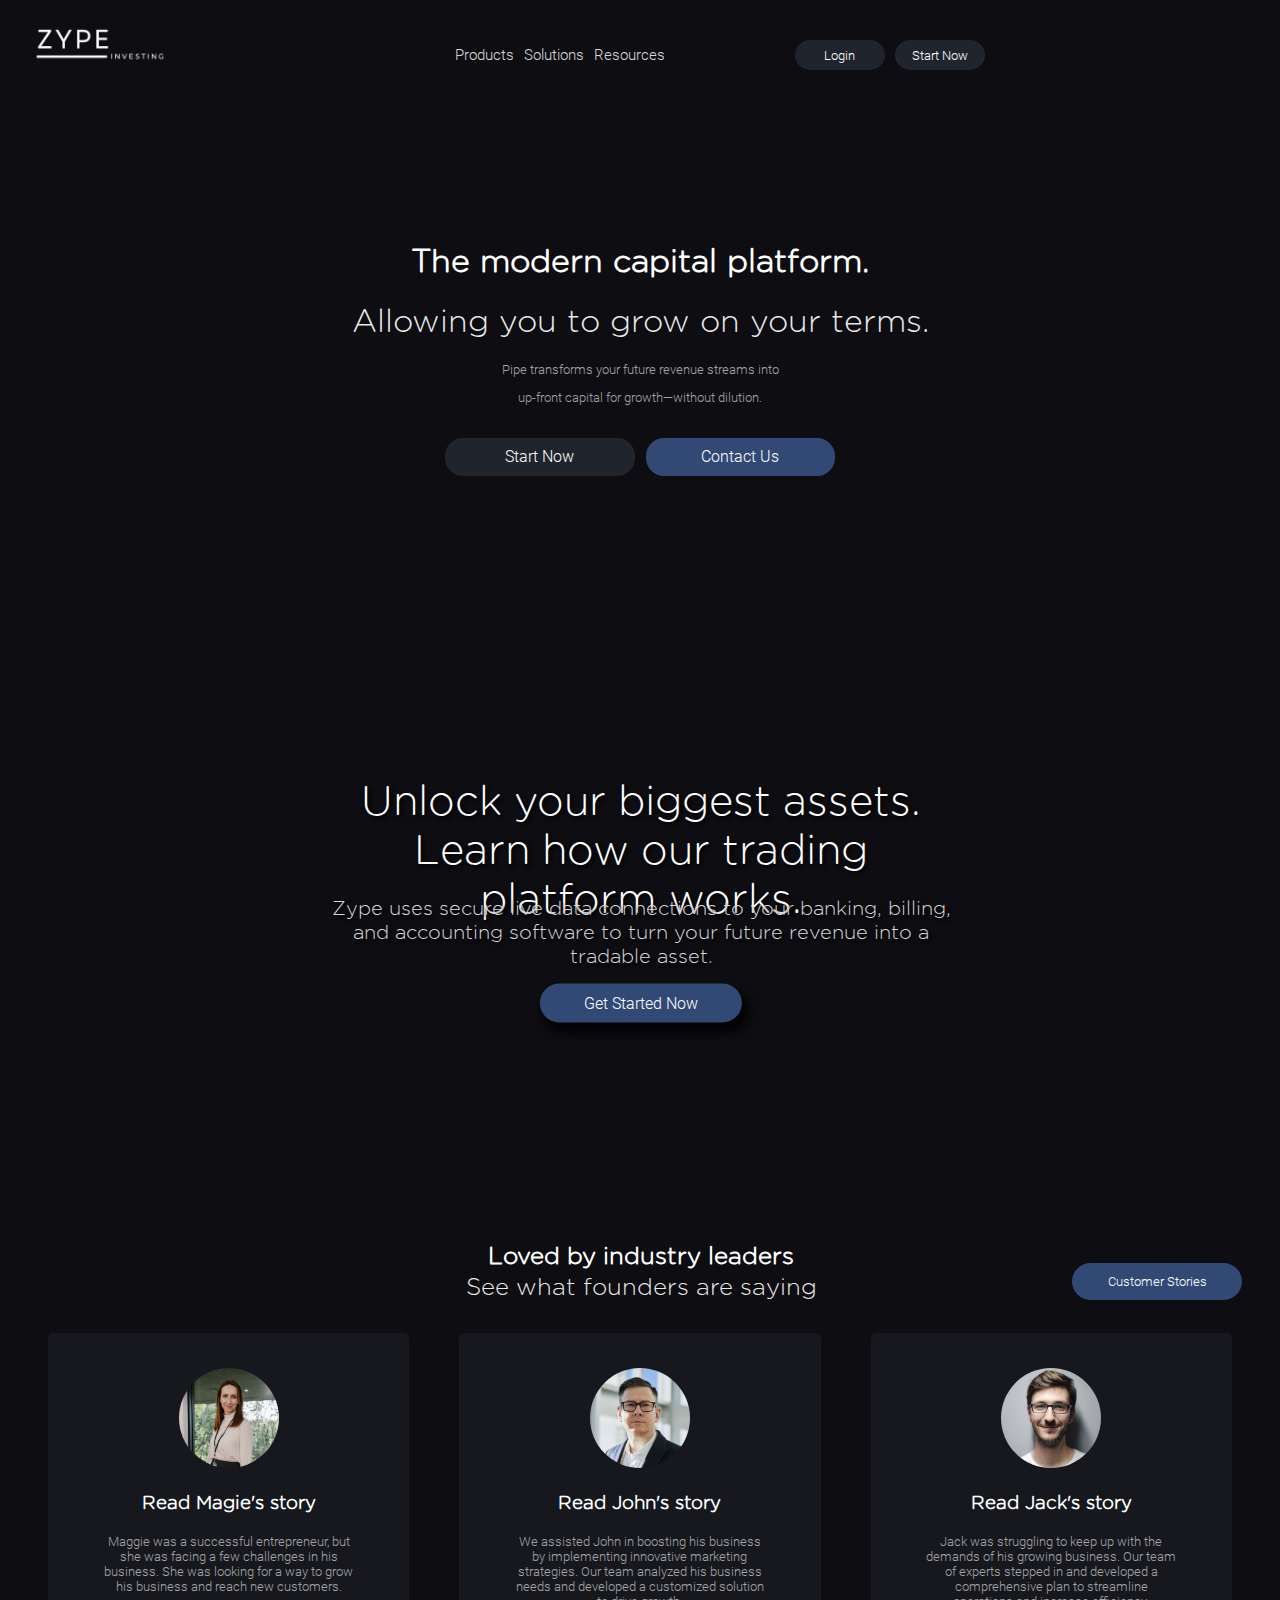
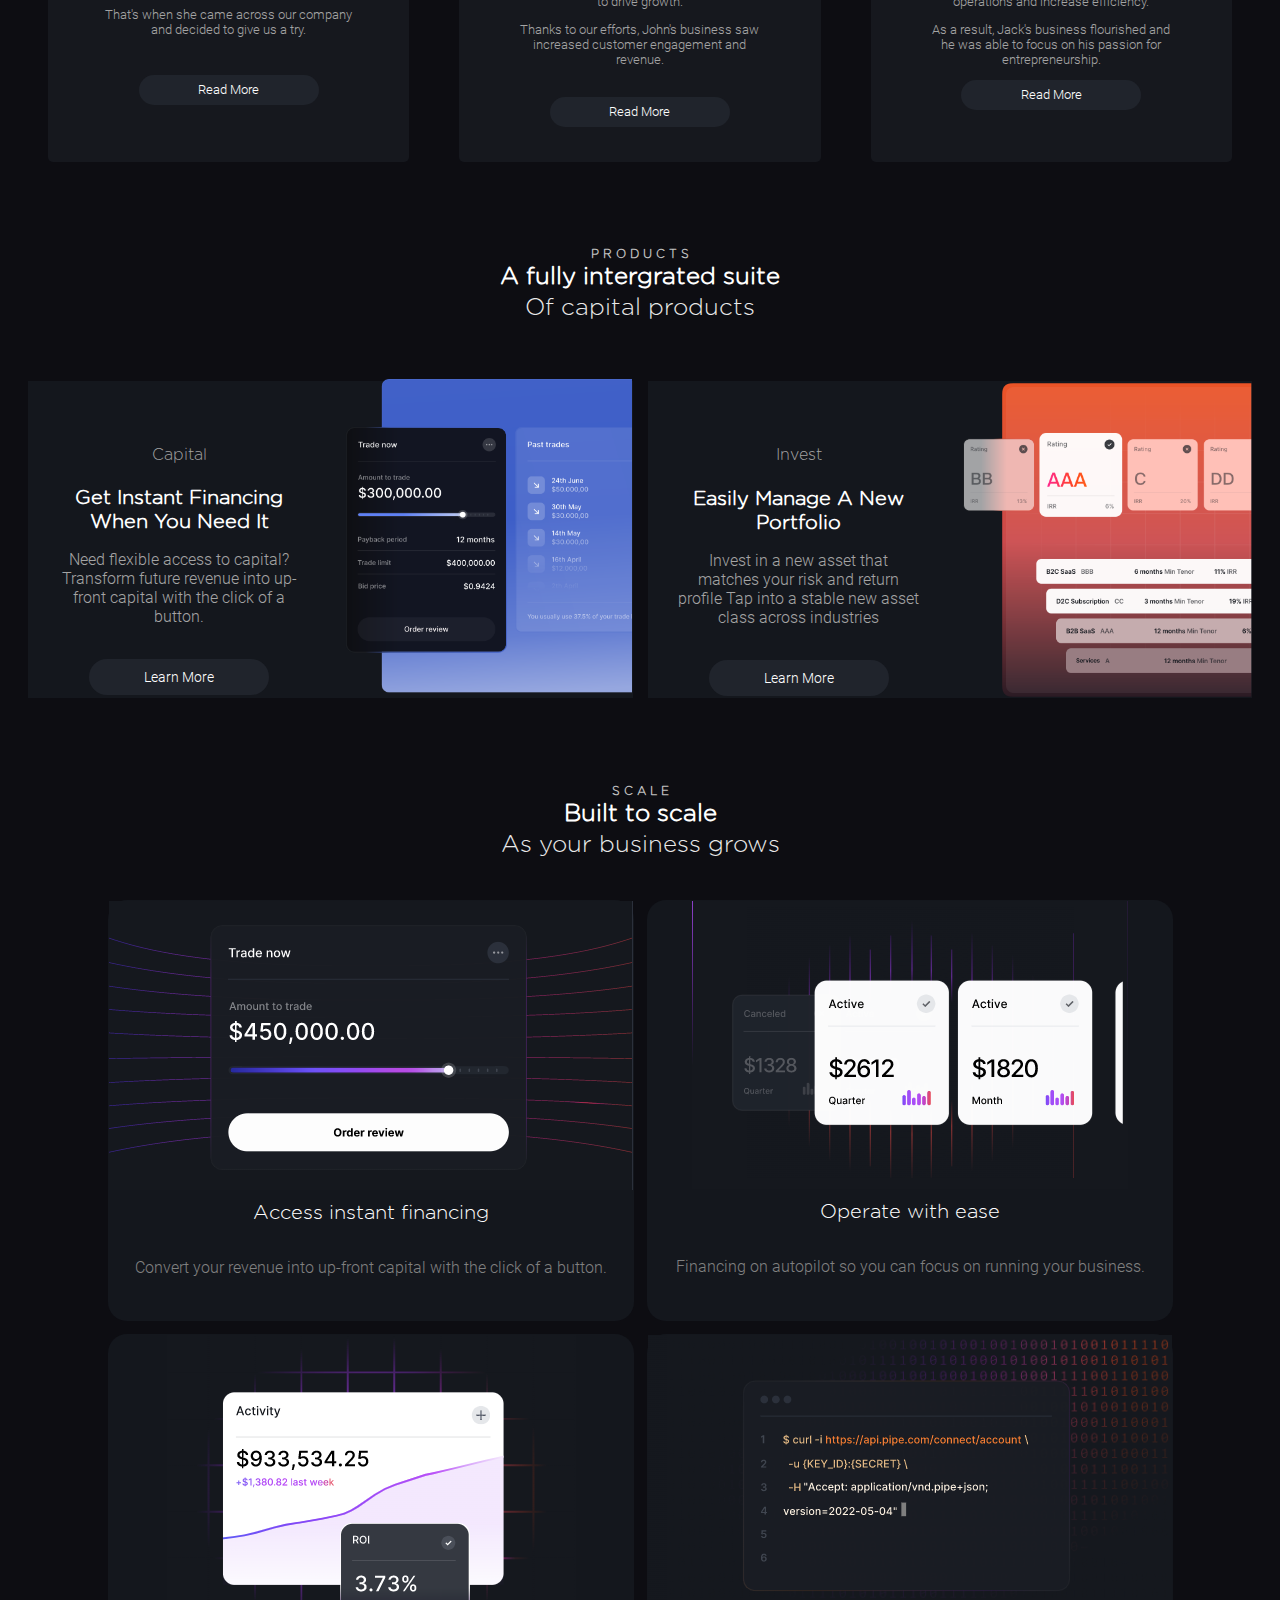
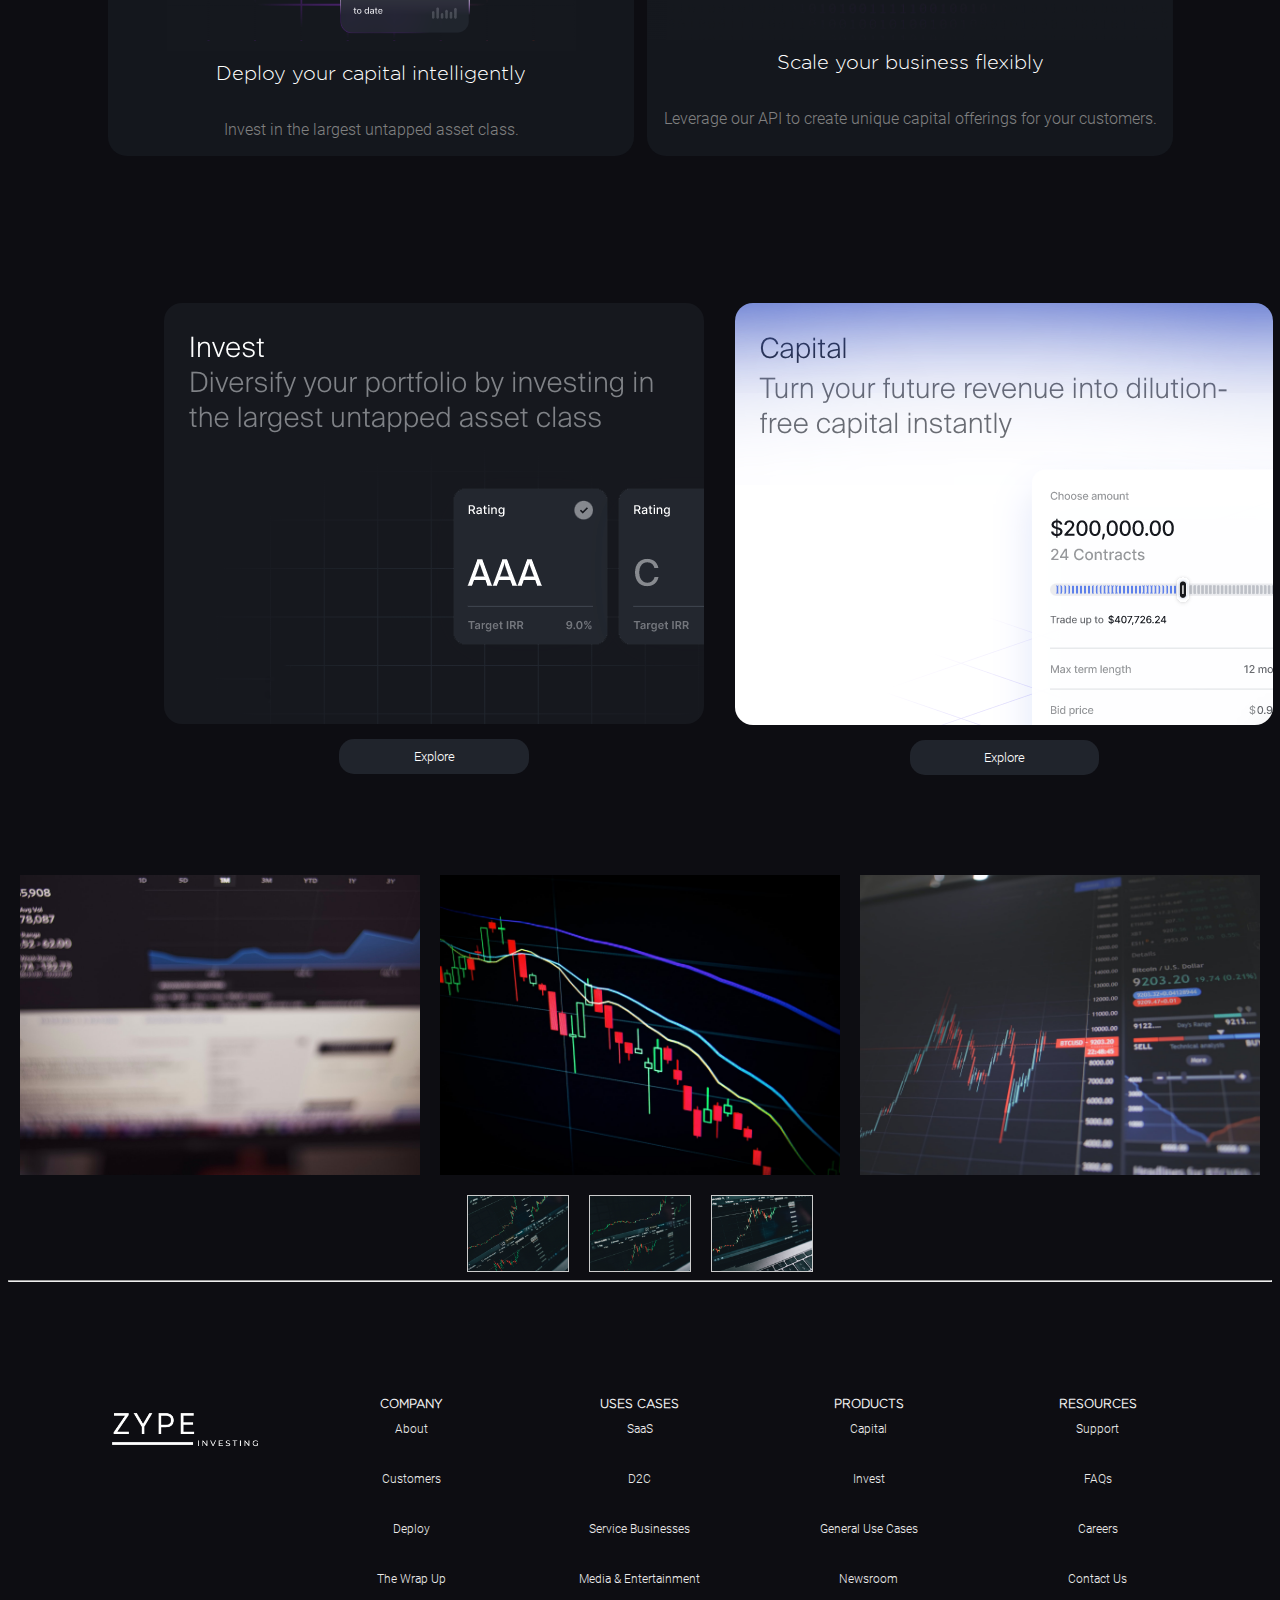
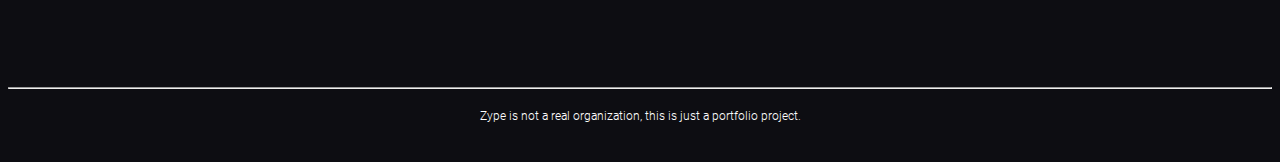
==== index.html @ 3d8fb245 "new changes" ====
<!DOCTYPE html>
<html lang="en">
    <head>
    <link rel="stylesheet" href="styles.css">
    <link rel="icon" type="image/x-icon" href="assets/Favicon-new.ico">
    <meta name="viewport" content="width=device-width, initial-scale=1.0">
    <meta charset="UTF-8">
    <title>Zype: The Modern Capital Platform </title>
    <div class ="header">
    <img id="logo" src="assets/smaller.png" alt="zipe logo">
      <div class="menu">
        <a style="text-decoration:none"  href="#products">Products</a>
        <a style="text-decoration:none"  href="#solutions">Solutions</a>
        <a style="text-decoration:none"  href="#resources">Resources</a>
        <!-- The two buttons below link to the other pages we have created which are the stat now & the login page -->
       <a href="internalpages/login/login.html" > <button class="header-button" type ="button">Login</button></a>
        <a href="internalpages/start-now/start-now.html" ><button class="header-button2" type="button">Start Now</button></a>
      </div>
    </div>
    <script src="main.js">
      </script>
      <script language="javascript" type="text/javascript"> 
        <!-- 
           window.status = "Thanks for checking out my portfolio. :)"; 
        // --> 
        </script>
        <!-- These are the only fonts we're going to be using in the website, to keep it looking clean. -->

      <style>
        @font-face {
          font-family: 'F1';
          src: url('Fonts/gotham-rounded/GothamRounded-Light.otf') format('opentype'),
               url('Fonts/gotham-rounded/GothamRoundedLight_21020.ttf') format('truetype');
        } 
        @font-face {
          font-family: 'F2';
          src: url('/Fonts/Roboto/Roboto-Light.ttf') format('opentype'),
               url('/Fonts/Roboto/Roboto-Thin.ttf') format('truetype');
        } 
      
      </style>
  </head>
  <body>
    <br>
    <br>
    <br>
    <br>

    <!--First section, banner-styled-->
    <div class="big-banner">
      <h1 id="header" style="padding-top: 80px; margin-bottom: 0px;">The modern capital platform.
      </h1>
      <h1 id="subheader" style="font-weight: lighter; padding-top: 0px;">Allowing you to grow on your terms.
      </h1>
      <div class="short-description">
      <p>
        Pipe transforms your future revenue streams into
      </p>
      <p>
        up-front capital for growth—without dilution.
      </p>
      </div>
      <div class="two-buttons">
      <div style="padding-top: 20px;">
        <a href="internalpages/start-now/start-now.html"><button class="start-button">Start Now</button></a>
       <a href="/internalpages/contact/index.html"> <button  class="contact-button">Contact Us</button></a> 
    </div>
  </div>
      <br>
      <br>
      <br>
      <br>

      <!--Scroll up button-->

      <button onclick="topFunction()" id="scrollBtn" title="Go to top">Scroll Up</button>


      <!---Video section-->

      <div class="second-section">
        <div class="video-wrapper">
          <video src="assets/videoparticles.mp4" loop autoplay></video>
          <h1 class="video-headline">Unlock your biggest assets. Learn how our trading platform works.</h1>
          <h3 class="video-subheadline">Zype uses secure live data connections to your banking, billing, and accounting software to turn your future revenue into a tradable asset.</h3>
          <a href="internalpages/start-now/start-now.html"><button class="video-button" >Get Started Now</button></a>
        </div>
   <br>
   <br>
   <br>


   <!--- Customer Testimonials section-->


        <div class="third-section">
           <button id="customer-stories" href="#customer-stories">Customer Stories</button>
           <div class="product-headers">
          <h2 id="header"> Loved by industry leaders </h2>
          <h2 id="subheader" style="font-weight: lighter">See what founders are saying</h2>
        </div>
        </div> 
  <div class="grid-container">
  <div href= "#." class="grid-item">
    <img id="client-photo" src="assets/Maggie.png">
    <h3 id="client-names">
   Read Magie's story
  </h3>
  <div id="client-description">
  <p>Maggie was a successful entrepreneur, but she was facing a few challenges in his business. She was looking for a way to grow his business and reach new customers. </p>
      <p>That's when she came across our company and decided to give us a try.</p>
    </div>
  <button style="margin-top: 25px;" href="#" class="btn-client-info">Read More</button>
</div>
  <div href= "#." class="grid-item">
    <img id="client-photo" src="assets/John.png">
    <h3 id="client-names">
      Read John's story
    </h3>
    <div id="client-description">
    <p>We assisted John in boosting his business by implementing innovative marketing strategies. Our team analyzed his business needs and developed a customized solution to drive growth.</p>
    <p>Thanks to our efforts, John's business saw increased customer engagement and revenue.</p>
  </div>
    <button style ="margin-top: 17px" href="#" class="btn-client-info">Read More</button>
  </div>
  <div href= "#." class="grid-item">
    <img id="client-photo" src="assets/Jack.png">
    <h3 id="client-names">
    Read Jack's story
  </h3>
  <div id="client-description">
  <p>Jack was struggling to keep up with the demands of his growing business. Our team of experts stepped in and developed a comprehensive plan to streamline operations and increase efficiency.
  </p>
  <p>
    As a result, Jack's business flourished and he was able to focus on his passion for entrepreneurship.
  </p>
  </div>
  <button href="#" class="btn-client-info">Read More</button>
  </div>
</div>
<br>
<br>
<br>

<!--- Products section-->

<div class="products">
   <h6 id="product-head">
    <span class="letter-1">P</span>
    <span class="letter-2">R</span>
    <span class="letter-3">O</span>
    <span class="letter-4">D</span>
    <span class="letter-5">U</span>
    <span class="letter-5">C</span>
    <span class="letter-5">T</span>
    <span class="letter-5">S</span>

  </h6>
  </h6>
  <div class="product-headers2">
  <h2  id="header">A fully intergrated suite</h2>
  <h2 id="subheader" style="font-weight: lighter; margin-bottom: 0px;">Of capital products</h2>
  </div>
  <br>
  <br>

  <div class="outer-grid" style="margin-top: 0px;">
    <div class="block">
      <div class="inner-grid">
        <div class="inner-block1">
          <h4 id="block-header">Capital</h4>
          <h1 id="block-title">Get Instant Financing When You Need It</h1>
          <p>Need flexible access to capital?
            Transform future revenue into up-front capital with the click of a button.</p>
            <button href="#" class="block-button">Learn More</button>
        </div>
        <div class="inner-block">
          <img src="assets/slide1.png" id="block-image" alt="Capital">
        </div>
      </div>
    </div>
    <div class="block">
      <div class="inner-grid">
        <div class="inner-block1">
          <h4 id="block-header">Invest</h4>
          <h1 id="block-title">Easily Manage A New Portfolio</h1>
          <p>Invest in a new asset that matches your risk and return profile
Tap into  a stable new asset class across industries</p>
<button href="#" class="block-button">Learn More</button>
        </div>
        <div class="inner-block">
          <img src="assets/slide2.png" alt="Invest" id="block-image">
        </div>
      </div>
    </div>
  </div>
  <br>
<br>

<!---Promotion sections-->

<div class="diff-backsection">
<div class="scale">
  <h6 id="product-head">
    <span class="letter-1">S</span>
    <span class="letter-2">C</span>
    <span class="letter-3">A</span>
    <span class="letter-4">L</span>
    <span class="letter-5">E</span>
  </h6>
  <h2  id="header" >
    Built to scale
  </h2>
  <h2 id="subheader">
    As your business grows
  </h2>
</div>
<br>
<br>
<div class="grid-container2">
  <div class="grid-item2">
    <img src="assets/grid1.png" alt="grid-img">
    <h5 id="grid2-header">Access instant financing</h5>
    <p id="grid-p">Convert your revenue into up-front capital with the click of a button.</p>
  </div>
  <div class="grid-item2">
    <img src="assets/grid2.png" alt="grid-img">
    <h5 id="grid2-header">Operate with ease</h5>
    <p id="grid-p">Financing on autopilot so you can focus on running your business.</p>
  </div>
  <div class="grid-item2">
    <img src="assets/grid3.png" alt="grid-img">
    <h5 id="grid2-header">Deploy your capital intelligently</h5>
    <p id="grid-p">Invest in the largest untapped asset class.</p>
  </div>
  <div class="grid-item2">
    <img src="assets/grid4.png" alt="grid-img">
    <h5 id="grid2-header">Scale your business flexibly</h5>
    <p id="grid-p">Leverage our API to create unique capital offerings for your customers.</p>
  </div>
</div>
</div>
<br>
<br>
<br>
<br>

<!---Last section before the footer-->

<div class="grid-container3">
  <div class="grid-item3">
    <img id ="imgrep" src="assets/invest2.png" alt="invest">
    <button type="button" id="explore-button" href="#">Explore</button>
  </div>
  <div class="grid-item4"> 
    <img id="imgrep" src="assets/capital2.png" alt="Capital">
    <button type="button" id="explore-button" href="#">Explore</button>
  </div>
</div>

<!-- Here we will be adding our interractive gallery -->

<!-- TO-DO: fix the issue with the thumbnails and also make better images. -->
<div class="gallery-container">
  <img src="/assets/igallery1.jpg" alt="Image 1">
  <img src="/assets/igallery2.jpg" alt="Image 2">
  <img src="/assets/igallery3.jpg" alt="Image 3">
</div>

<div class="thumbnails">
  <img src="/assets/thumbnail1.jpg" alt="Image 1 Thumbnail">
  <img src="/assets/thumbnail2.jpg" alt="Image 2 Thumbnail">
  <img src="/assets/thumbnail3.jpg" alt="Image 3 Thumbnail">
</div>


<!-- The footer -->


<hr id="footer-seperator">
<footer>
  <br>
  <div class="grid-containerj">
  <div class="grid-itemj">
    <img style="margin-top: 40px;" id="footer-logo" src="assets/smaller.png" alt="zipe-logo">
  </div>
  <div class="grid-itemj"><h6 id="footer-headings">COMPANY</h6></div>
  <div class="grid-itemj"><h6 id="footer-headings">USES CASES</h6></div>
  <div class="grid-itemj"><h6 id="footer-headings">PRODUCTS</h6></div>
  <div class="grid-itemj">
    <h6 id="footer-headings">RESOURCES</h6>
  </div>


  <div class="grid-itemj"></div>
  <div class="grid-itemj"><a id="footer-links" href="#">About</a></div>
  <div class="grid-itemj">
    <a id="footer-links" href="#">SaaS</a>
  </div>
  <div class="grid-itemj"><a id="footer-links" href="#">Capital</a></div>
  <div class="grid-itemj">
    <a  id="footer-links" href="#">Support</a>
  </div>
  

  <div class="grid-itemj"></div>
  <div class="grid-itemj"><a id="footer-links" href="#">Customers</a></div>
  <div class="grid-itemj">
    <a id="footer-links" href="#">D2C</a>
  </div>
  <div class="grid-itemj"><a  id="footer-links" href="#">Invest</a></div>
  <div class="grid-itemj">
    <a id="footer-links" href="#">FAQs</a>
  </div>
  

  <div class="grid-itemj"></div>
  <div class="grid-itemj"><a id="footer-links" href="#">Deploy</a></div>
  <div class="grid-itemj">
    <a id="footer-links" href="#">Service Businesses</a>
  </div>
  <div class="grid-itemj"><a id="footer-links" href="#">General Use Cases</a></div>
  <div class="grid-itemj">
    <a id="footer-links" href="#">Careers</a>
  </div>
  

  <div class="grid-itemj"></div>
  <div class="grid-itemj"><a id="footer-links" href="#">The Wrap Up</a></div>
  <div class="grid-itemj">
    <a id="footer-links" href="#">Media & Entertainment</a>
  </div>
  <div class="grid-itemj"><a id="footer-links" href="#">Newsroom</a></div>
  <div class="grid-itemj">
    <a id="footer-links" href="#">Contact Us</a>
  </div>
</div>
<div>
  <hr id="footer-seperator">
  <p id="notice">Zype is not a real organization, this is just a portfolio project.</p>
</div>
<br>
</footer>
</body>
</html>
---- styles.css ----
:root {
  --dark: #20242C;
  --light: #324976;
  --background: #0D0D12;
  --background2: #16181E;
}
html{
    background:  var(--background);
  }

  h1,h2,h3,h4,h5,h6{
    font-family: 'F1',sans-serif;
  }
  p,a,button{
    font-family: 'F2', sans-serif;
  }
  #logo{
    float: left;
    width: 11%;
    padding-left: 20px;
    padding-top: 18px;

  }
  .header-button{
    background-color: var(--dark);
    color: white;
    border-radius: 15px;
    width: 90px;
    height: 30px;
    border: 0px;
    margin-left: 120px;
    cursor: pointer;
  }
  .header-button:hover{
    color: white;
    background-color: var(--light);
  }
  .header-button2:hover{
    color: white;
    background-color: var(--light);
  }
  .header-button2{
    background-color: var(--dark);
    color: white;
    width: 90px;
    cursor: pointer;
    height: 30px;
    border-radius: 15px;
    border: 0px;
  }
  .menu{
    font-family: 'F2';
    font-size: 15px;
    text-align: center;
    padding-top: 32px;
  }

  a{
    color: #D8D8D8;
    padding-left: 3px;
    padding-right: 3px;
  }
  a:hover{
    color: white;
  }
  a:visited{
    color: #d2d2d4;
  }
  .big-banner{
    color: #A4A4A4;
    text-align: center;
    font-family: 'F1';
  }
  .short-description{
    padding: 0px;
    font-family: 'F2';
    font-size: 13px;
  }
  .start-button{
    color: white;
    box-sizing: border-box;
    font-size: 15.5px;
    width: 15%;
    opacity: 1;
    background-size: 100%;
    background-color: #20242C;
    border: none;
    border-radius: 18px;
    padding: 10px;
    margin-bottom: 30px;
    cursor: pointer;
  }
  .start-button:hover{
    background-color:var(--light);
    color: white;
  }

  .content{
    padding: 0px;
    font-family: 'F2';
    font-size: 13px;
    float: center !important;
  }
  #header{
    color: #ffffff;

  }
  #subheader{
    color: rgb(233, 233, 233);
    padding-top: 0px;
    font-weight: 100;
  }
  .grid-container {
    display: grid;
    grid-template-columns: repeat(3, 1fr);
    grid-gap: 10px;
    margin-right: 20px;
    margin-left: 20px;
  }
  
  .grid-item {
    background-color: var(--background2);
    border-radius: 5px;
    text-align: center;
    height: auto;
    padding: 35px;
    margin-left: 20px;
    margin-right: 20px;
  }
  .glid-item:hover{
    background-color: #0A1B2A;
  }
  #client-names{
    color: white !important;
  }
  #client-photo{
    height: 100px;
    border-radius: 100%;
    border: 0.0 ;
  }
  #client-description{
    padding-right: 20px;
    padding-left: 20px;
    font-size: 13px;
  }
  .btn-client-info{
    background-color: var(--dark);
    color: white;
    border-radius: 30px;
    height: 30px;
    width: 180px;
    position: relative;
    border: 0px;
    
    cursor: pointer;
  }
  .btn-client-info:hover{
    background-color: var(--light);
    color: #ffffff;
  }
 
  .product-headers{
    font-family: 'F1';
    margin-left: 200px;
    margin-bottom: 30px;
  }
  h2{
    margin: 2px;
  }
#customer-stories{
  background-color: var(--light);
  color: white;
  border: 0px;
  border-radius: 30px;
  height: 37px;
  width: 170px;
  cursor: pointer;
  float: right;
  margin-right: 30px ;
  margin-top: 20px;
} 
#customer-stories:hover{
  background-color: var(--dark);
  color: white;
}
#product-headers2{
  font-family: 'F1';
}
#header2{
  color: #ffffff;
  font-family: 'F1';
  font-weight: lighter;
}
#subheader2{
  color: rgb(233, 233, 233);
  padding-top: 0px;
  font-weight: lighter;
}
.caption {
  background-color: rgba(0,0,0,0.5);
  color: white;
  padding: 10px 20px;
  font-size: 20px;
}

.grid-container2 {
  display: grid;
  grid-template-columns: repeat(2, 1fr);
  grid-template-rows: repeat(2, 1fr);
  grid-gap: 13px;
  border-radius: 15px;
  margin-left: 100px;
  margin-right: 100px;
}

.grid-item2 {
  background-color: #14171D;
  text-align: center;
  font-size: 30px;
  border: transparent 0.5px solid;
  border-radius: 19px;
}
#grid2-header{
  color: white;
  margin-top: 2px;
  font-weight: lighter;
  font-size: 20px;
}
#grid-p{
  color: gray;
  font-weight: lighter;
  font-size: 16px;
}
.diff-backsection{
  background-color: #0D0D12;
  border: 0px black solid;
}
.grid-container3 {
  display: grid;
  grid-template-columns: repeat(2, 1fr);
  grid-gap: 29px;
  padding: 70px;
}
.grid-item3 {
  text-align: center;
  font-size: 30px;
  background-color: transparent;
  border: transparent 0.5px;
  border-radius: 19px;
  margin-left: 85px;}
.grid-item4 {
  background-color: transparent;
  text-align: center;
  border: transparent 0.5px;
  border-radius: 19px;
  font-size: 30px;
  margin-right: 85px;
}
#explore-button{
  background-color: var(--dark);
  color: white;
  align-content: left;
  border: 0px transparent;
  border-radius: 15px;
  width: 35% ;
  cursor: pointer;
  margin-bottom:20px;
  height: 35px;
}
#explore-button:hover{
  background-color: var(--light);
  color: white;
}
#imgrep{
  width:fill;
  border: transparent 0.5px solid;
  border-radius: 19px;
}
.grid-containerj {
  display: grid;
  grid-template-columns: repeat(5, 1fr);
  grid-template-rows: auto;
  justify-content: center;
  align-items: center;
  padding: 60px;
}

.grid-itemj {
  height: 50px;
  width: auto;
  align-items: center;
}
footer{
  background-color:transparent;
}
#footer-links{
  color: rgb(236, 236, 236);
  font-size: 12px;
  text-decoration: none;
}
#footer-headings{
  color: rgb(239, 239, 239);
  font-size: 12px;
  padding-bottom: 30px;
}
#footer-logo{
  width: 70%;
  margin-top: 24px;
}
#notice{
  color: white;
  font-size: 12px;
  margin-top: 20px;
}
.video-wrapper {
  position: relative;
  width: 100%;
  border: 0.5px solid #0D0C12;
  height: 600px;
}

.video-wrapper video {
  display: block;
  width: 100%;
  height: 600px;
}
video{
  height: 50%;
  object-fit: cover;
}
.video-headline {
  position: absolute;
  top: 40%;
  left: 50%;
  transform: translate(-50%, -50%);
  font-size: 2.6rem;
  color: #fff;
  text-shadow: 2px 2px 4px #000;
  font-weight: 200;
}
.video-subheadline{
  position: absolute;
  top: 55%;
  left: 50%;
  transform: translate(-50%, -50%);
  font-size: 20px;
  color: #d8d8d8;
  text-shadow: 2px 2px 4px #000;
  font-weight: 100;
}
.video-button{
  position: absolute;
  top: 70%;
  left: 50%;
  transform: translate(-50%, -50%);
  font-size: 1rem;
  color: white;
  background-color: var(--light);
  border: none;
  border-radius: 25px;
  padding: 10px;
  width: 16%;
  font-weight: lighter;
  cursor: pointer;
  box-shadow: 5px 8px 10px 2px rgba(0,0,0,.8);
}
.video-button:hover{
  color: #ffffff;
  background-color: var(--dark);
}
.outer-grid {
  display: grid;
  grid-template-columns: 1fr 1fr;
  grid-gap: 15px;
  padding: 20px;
}

.block {
  background-color: transparent;
  display: flex;
  justify-content: center;
  align-items: center;
}

.inner-grid {
  display: grid;
  grid-template-columns: 1fr 1fr;
  grid-gap: 0px;
}

.inner-block {
  background-color: #14171D;
  height: auto;
  width: auto;
}
#block-title{
  color: white;
  font-size: 20px;
}
#block-image{
  width: 96%;
  margin-right: -12px;
  margin-top: -7px;
  margin-bottom: -13px;
}
#block-header{
  font-weight: lighter;
}
.inner-block1 {
  background-color: #14171D;
  height: auto;
  width: auto;
  padding-right: 30px;
  padding-left: 30px;
  padding-top: 44px;
}
.block-button{
  background-color: var(--dark) ;
  color: white;
  border-radius: 30px;
  height: 36px;
  width: 180px;
  font-size: 14px;
  border: 0px;
  position: relative;
  cursor: pointer;
  margin-top: 17px;
}
.block-button:hover{
  background-color: var(--light);
  color: white;;
}
#right-links1{
  color: rgb(228, 226, 226);
  font-weight: 400;
  padding-left: 40px;
}
#right-links{
  color: rgb(228, 226, 226);
  font-weight: 400;
}
.two-buttons{
  display: grid;
  grid-template-columns: auto;
}
.contact-button{
  color: white;
  box-sizing: border-box;
  font-size: 15.5px;
  width: 15%;
  opacity: 1;
  background-size: 100%;
  background-color: var(--light);
  border: none;
  border-radius: 18px;
  padding: 10px;
  margin-bottom: 30px;
  cursor: pointer;
}
.contact-button:hover{
  color: white;
  background-color: var(--dark) ;
}
#scrollBtn {
  display: none; 
  position: fixed; 
  bottom: 20px; 
  right: 30px; 
  z-index: 99; 
  border: none; 
  outline: none; 
  background-color: var(--light);
  color: white;
  cursor: pointer;
  width: 120px;
  height: 30px;
  border-radius: 20px; 
  font-size: 13px; 
}

#scrollBtn:hover {
  background-color: var(--dark); 
}
#product-head{
  color: rgb(192, 192, 192);
  font-size: 12px;
  margin-bottom: 0px;
}
/* Gallery Styles */
.gallery-container {
  display: flex;
  flex-wrap: wrap;
  justify-content: center;
}

.gallery-container img {
  margin: 10px;
  width: 400px;
  height: 300px;
  object-fit: cover;
  cursor: pointer;
  transition: transform 0.3s ease-in-out;
}

.gallery-container img:hover {
  transform: scale(1.1);
}

.thumbnails {
  display: flex;
  justify-content: center;
  margin-top: 10px;
}

.thumbnails img {
  margin: 5px;
  width: 100px;
  height: 75px;
  object-fit: cover;
  cursor: pointer;
  transition: transform 0.3s ease-in-out;
}

.thumbnails img:hover {
  transform: scale(1.1);
}
.thumbnails {
  display: flex;
  justify-content: center;
}

.thumbnails img {
  width: 100px;
  margin: 0 10px;
  border: 1px solid #ccc;
  cursor: pointer;
}

.thumbnails img:hover {
  border-color: #333;
}
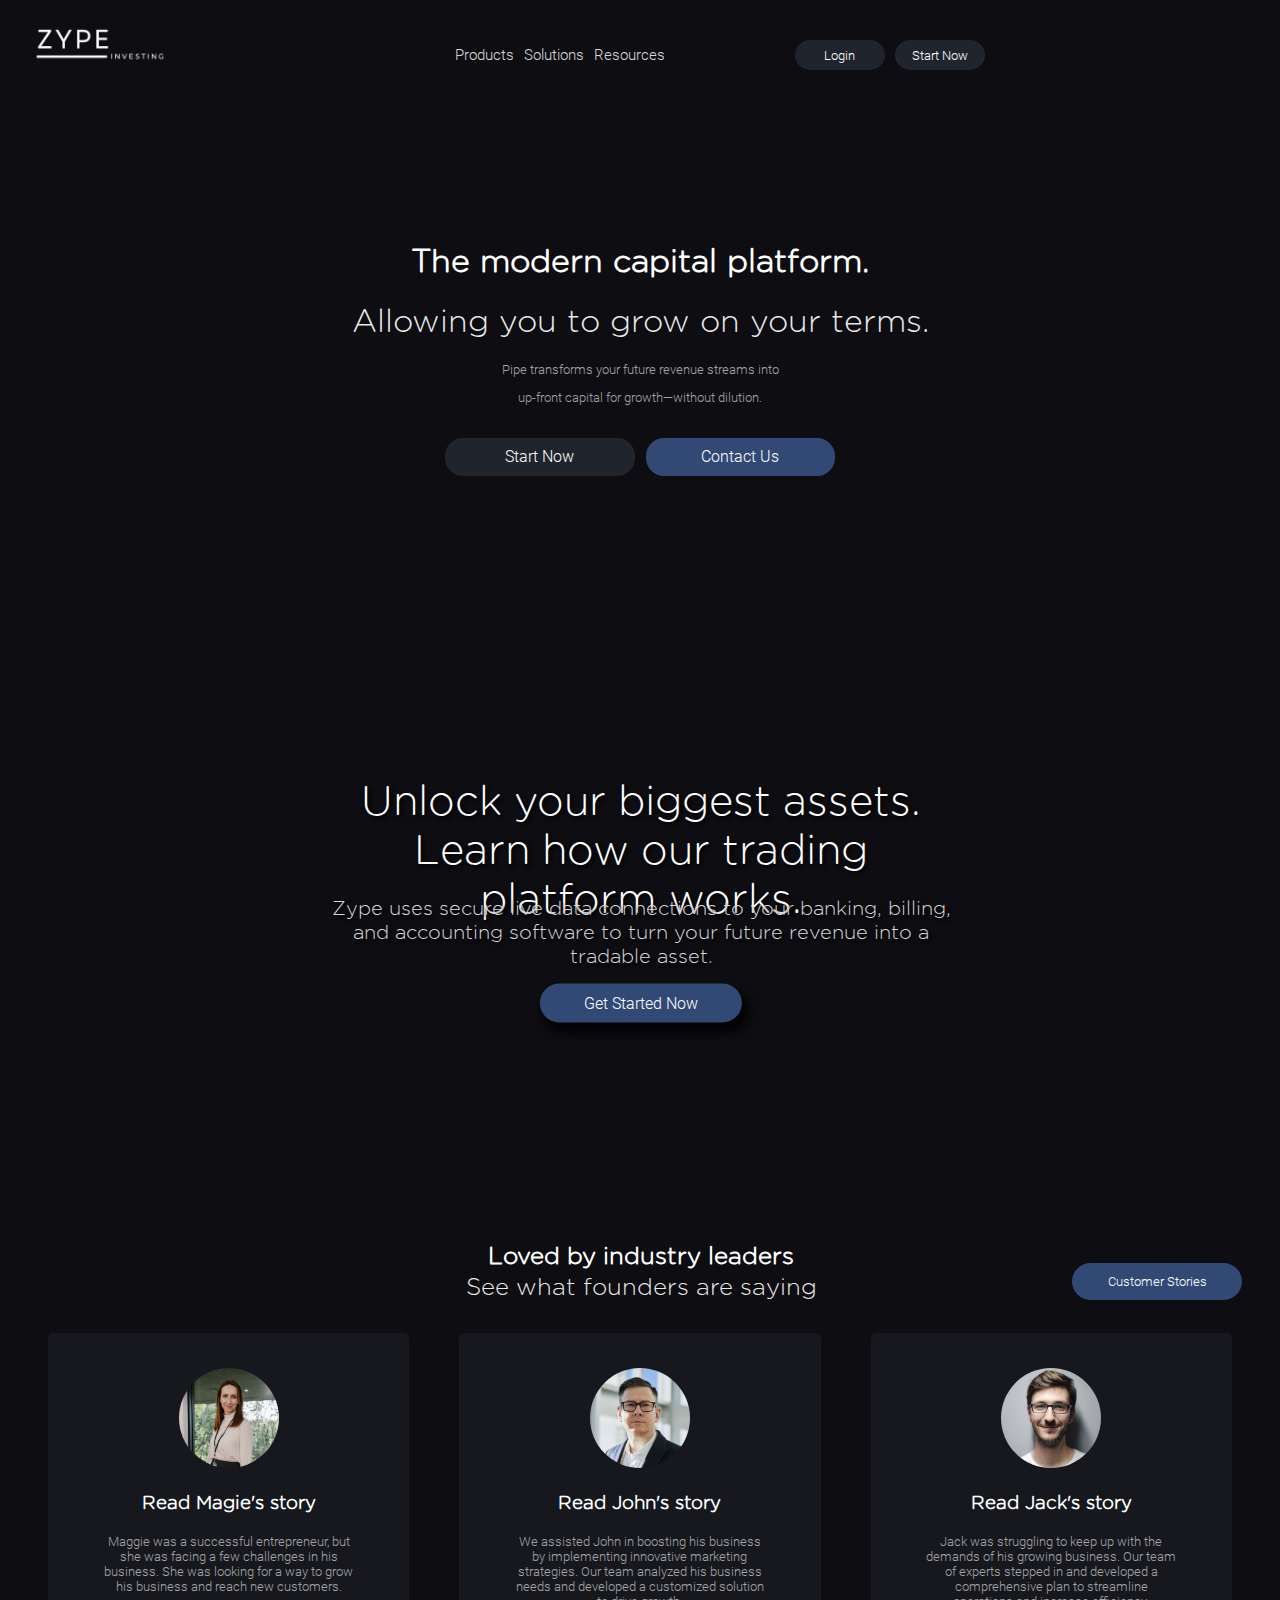
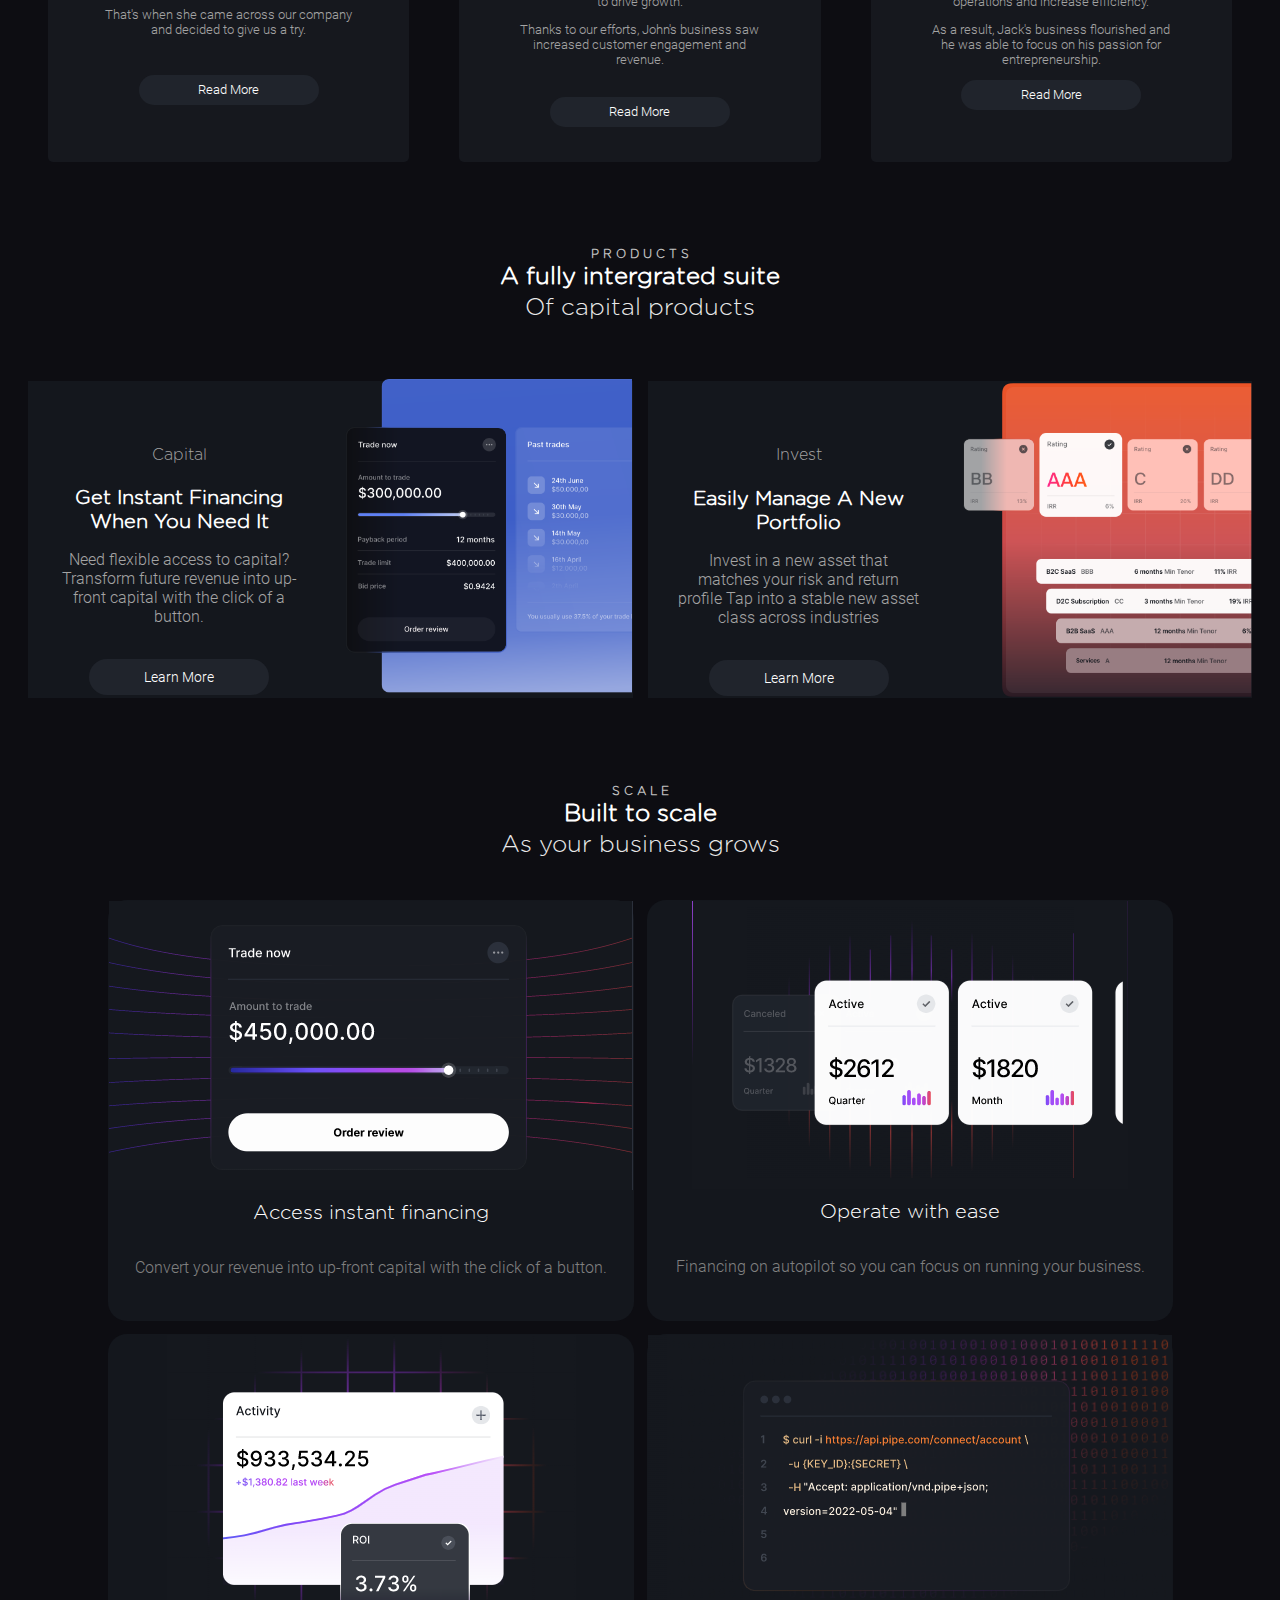
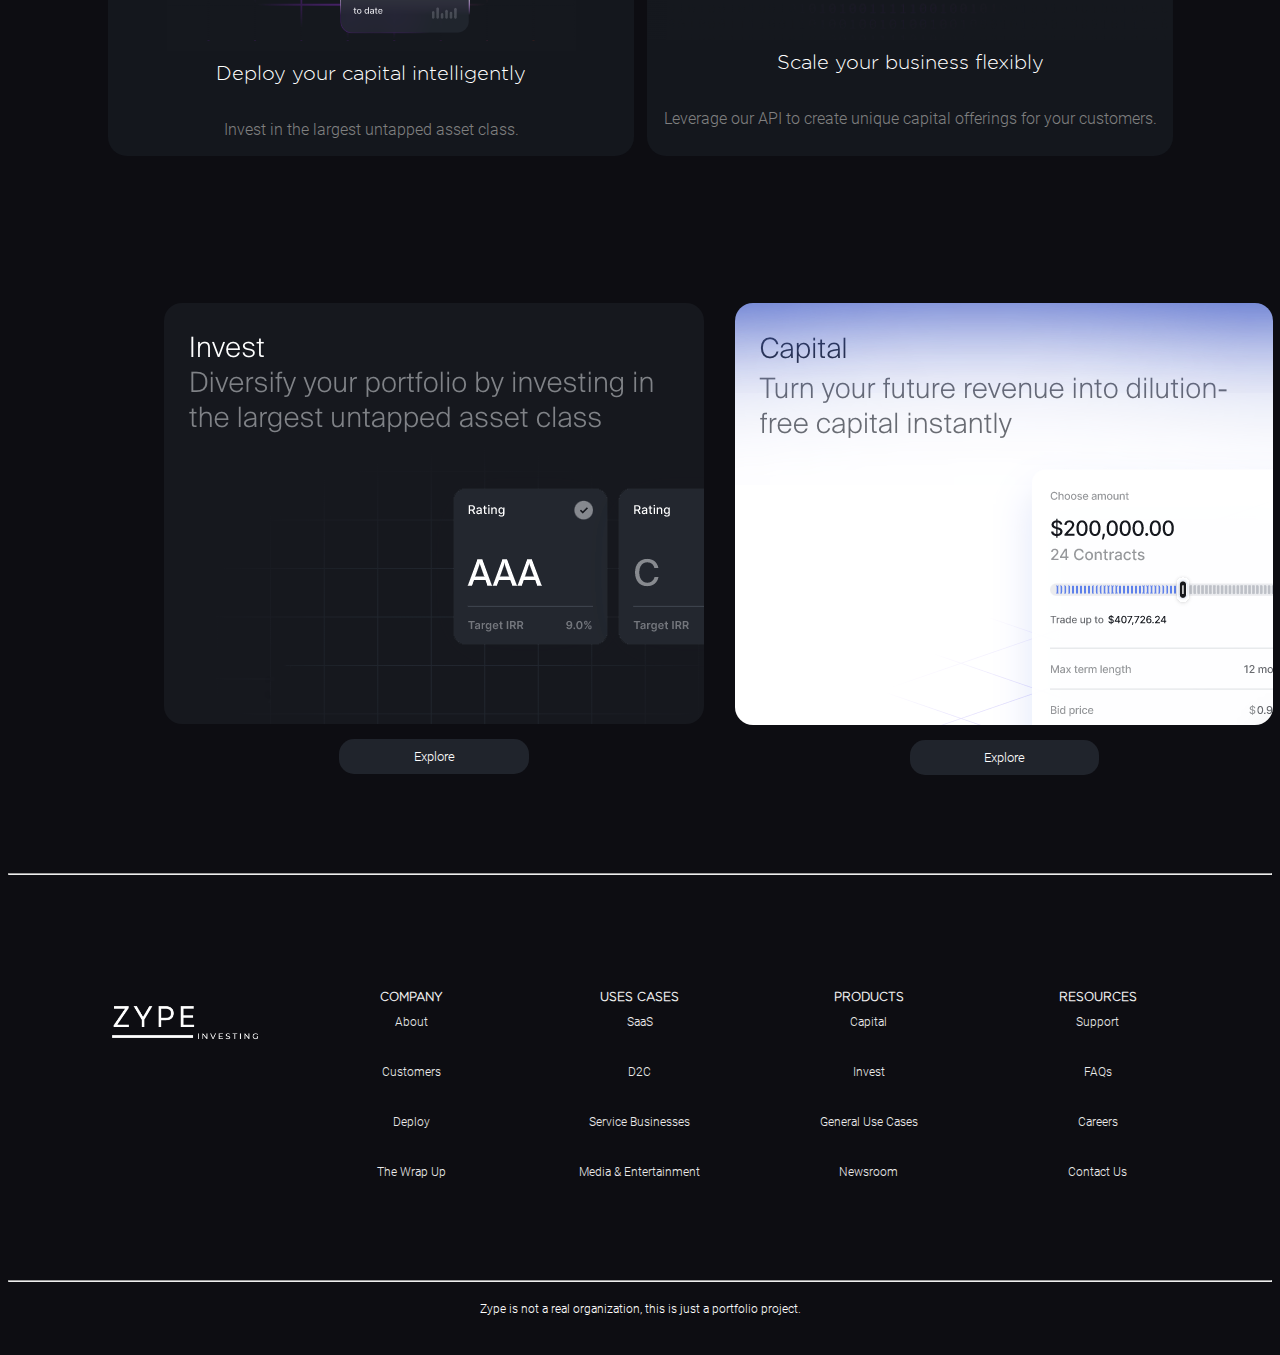
==== commit 8ba84cba: "removed the interractive gallery" ====
--- a/index.html
+++ b/index.html
@@ -261,18 +261,6 @@
 <!-- Here we will be adding our interractive gallery -->
 
 <!-- TO-DO: fix the issue with the thumbnails and also make better images. -->
-<div class="gallery-container">
-  <img src="/assets/igallery1.jpg" alt="Image 1">
-  <img src="/assets/igallery2.jpg" alt="Image 2">
-  <img src="/assets/igallery3.jpg" alt="Image 3">
-</div>
-
-<div class="thumbnails">
-  <img src="/assets/thumbnail1.jpg" alt="Image 1 Thumbnail">
-  <img src="/assets/thumbnail2.jpg" alt="Image 2 Thumbnail">
-  <img src="/assets/thumbnail3.jpg" alt="Image 3 Thumbnail">
-</div>
-
 
 <!-- The footer -->
 
--- a/styles.css
+++ b/styles.css
@@ -34,10 +34,12 @@
   .header-button:hover{
     color: white;
     background-color: var(--light);
+    transform: scale(1.05);
   }
   .header-button2:hover{
     color: white;
     background-color: var(--light);
+    transform: scale(1.05);
   }
   .header-button2{
     background-color: var(--dark);
@@ -93,6 +95,7 @@
   .start-button:hover{
     background-color:var(--light);
     color: white;
+    transform: scale(1.05);
   }
 
   .content{
@@ -129,6 +132,7 @@
   }
   .glid-item:hover{
     background-color: #0A1B2A;
+    transform: scale(1.05);
   }
   #client-names{
     color: white !important;
@@ -157,6 +161,7 @@
   .btn-client-info:hover{
     background-color: var(--light);
     color: #ffffff;
+    transform: scale(1.05);
   }
  
   .product-headers{
@@ -182,6 +187,7 @@
 #customer-stories:hover{
   background-color: var(--dark);
   color: white;
+  transform: scale(1.05);
 }
 #product-headers2{
   font-family: 'F1';
@@ -270,6 +276,7 @@
 #explore-button:hover{
   background-color: var(--light);
   color: white;
+  transform: scale(1.05);
 }
 #imgrep{
   width:fill;
@@ -429,6 +436,7 @@
 .block-button:hover{
   background-color: var(--light);
   color: white;;
+  transform: scale(1.05);
 }
 #right-links1{
   color: rgb(228, 226, 226);
@@ -460,6 +468,7 @@
 .contact-button:hover{
   color: white;
   background-color: var(--dark) ;
+  transform: scale(1.05);
 }
 #scrollBtn {
   display: none; 
@@ -479,65 +488,11 @@
 }
 
 #scrollBtn:hover {
-  background-color: var(--dark); 
+  background-color: var(--dark);
+  transform: scale(1.05); 
 }
 #product-head{
   color: rgb(192, 192, 192);
   font-size: 12px;
   margin-bottom: 0px;
 }
-/* Gallery Styles */
-.gallery-container {
-  display: flex;
-  flex-wrap: wrap;
-  justify-content: center;
-}
-
-.gallery-container img {
-  margin: 10px;
-  width: 400px;
-  height: 300px;
-  object-fit: cover;
-  cursor: pointer;
-  transition: transform 0.3s ease-in-out;
-}
-
-.gallery-container img:hover {
-  transform: scale(1.1);
-}
-
-.thumbnails {
-  display: flex;
-  justify-content: center;
-  margin-top: 10px;
-}
-
-.thumbnails img {
-  margin: 5px;
-  width: 100px;
-  height: 75px;
-  object-fit: cover;
-  cursor: pointer;
-  transition: transform 0.3s ease-in-out;
-}
-
-.thumbnails img:hover {
-  transform: scale(1.1);
-}
-.thumbnails {
-  display: flex;
-  justify-content: center;
-}
-
-.thumbnails img {
-  width: 100px;
-  margin: 0 10px;
-  border: 1px solid #ccc;
-  cursor: pointer;
-}
-
-.thumbnails img:hover {
-  border-color: #333;
-}
-
-
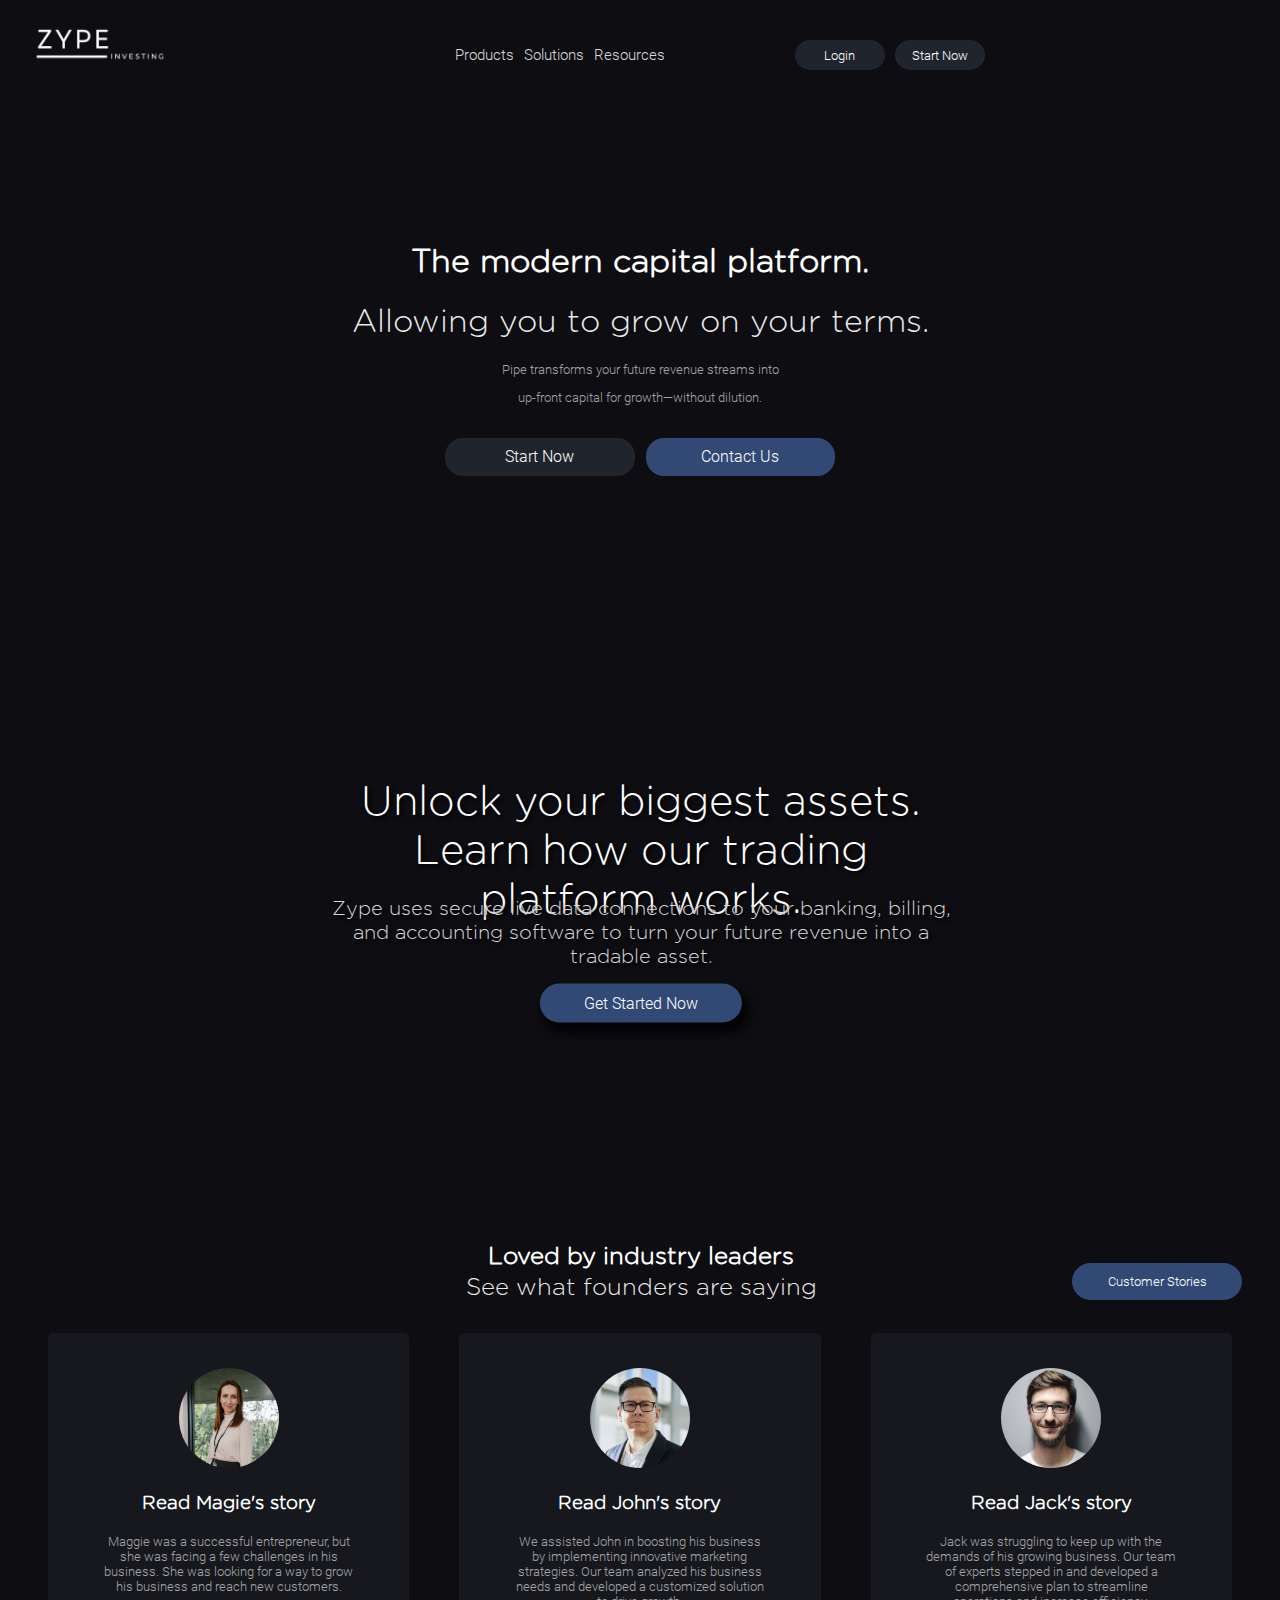
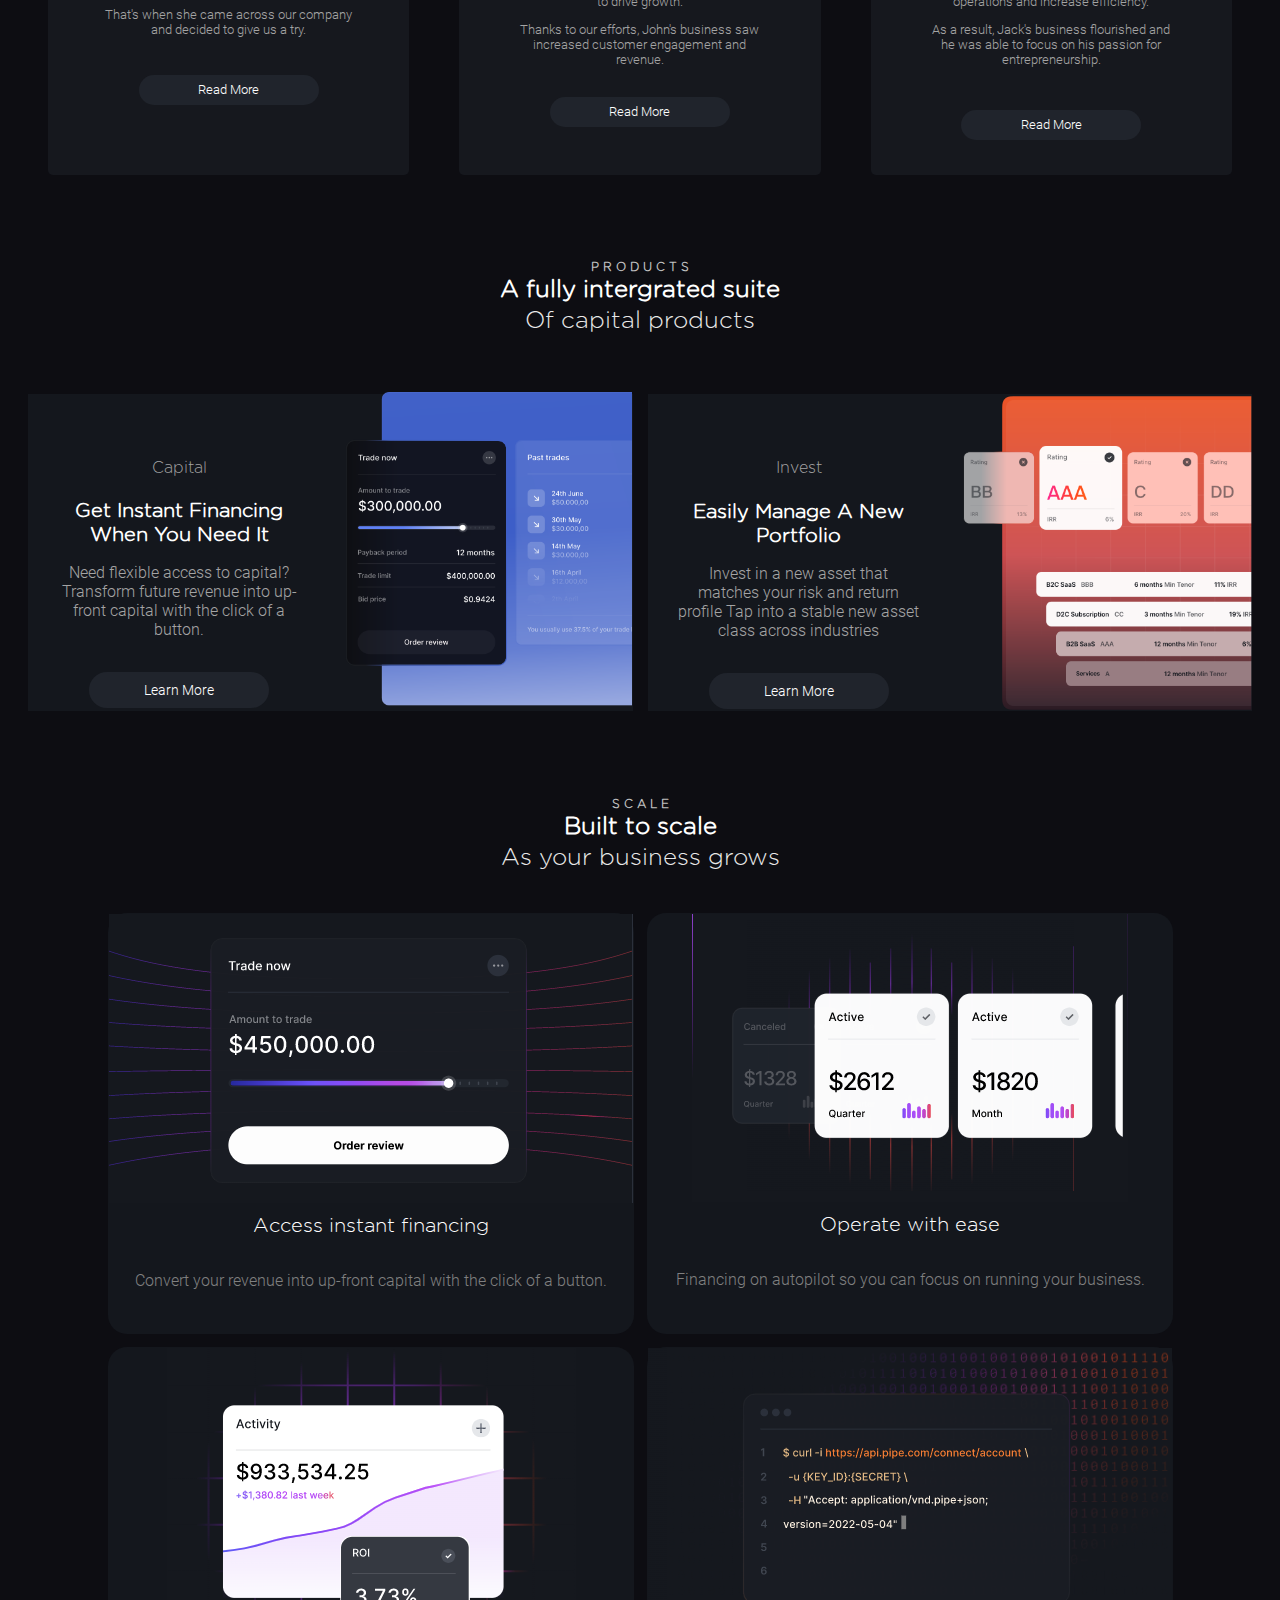
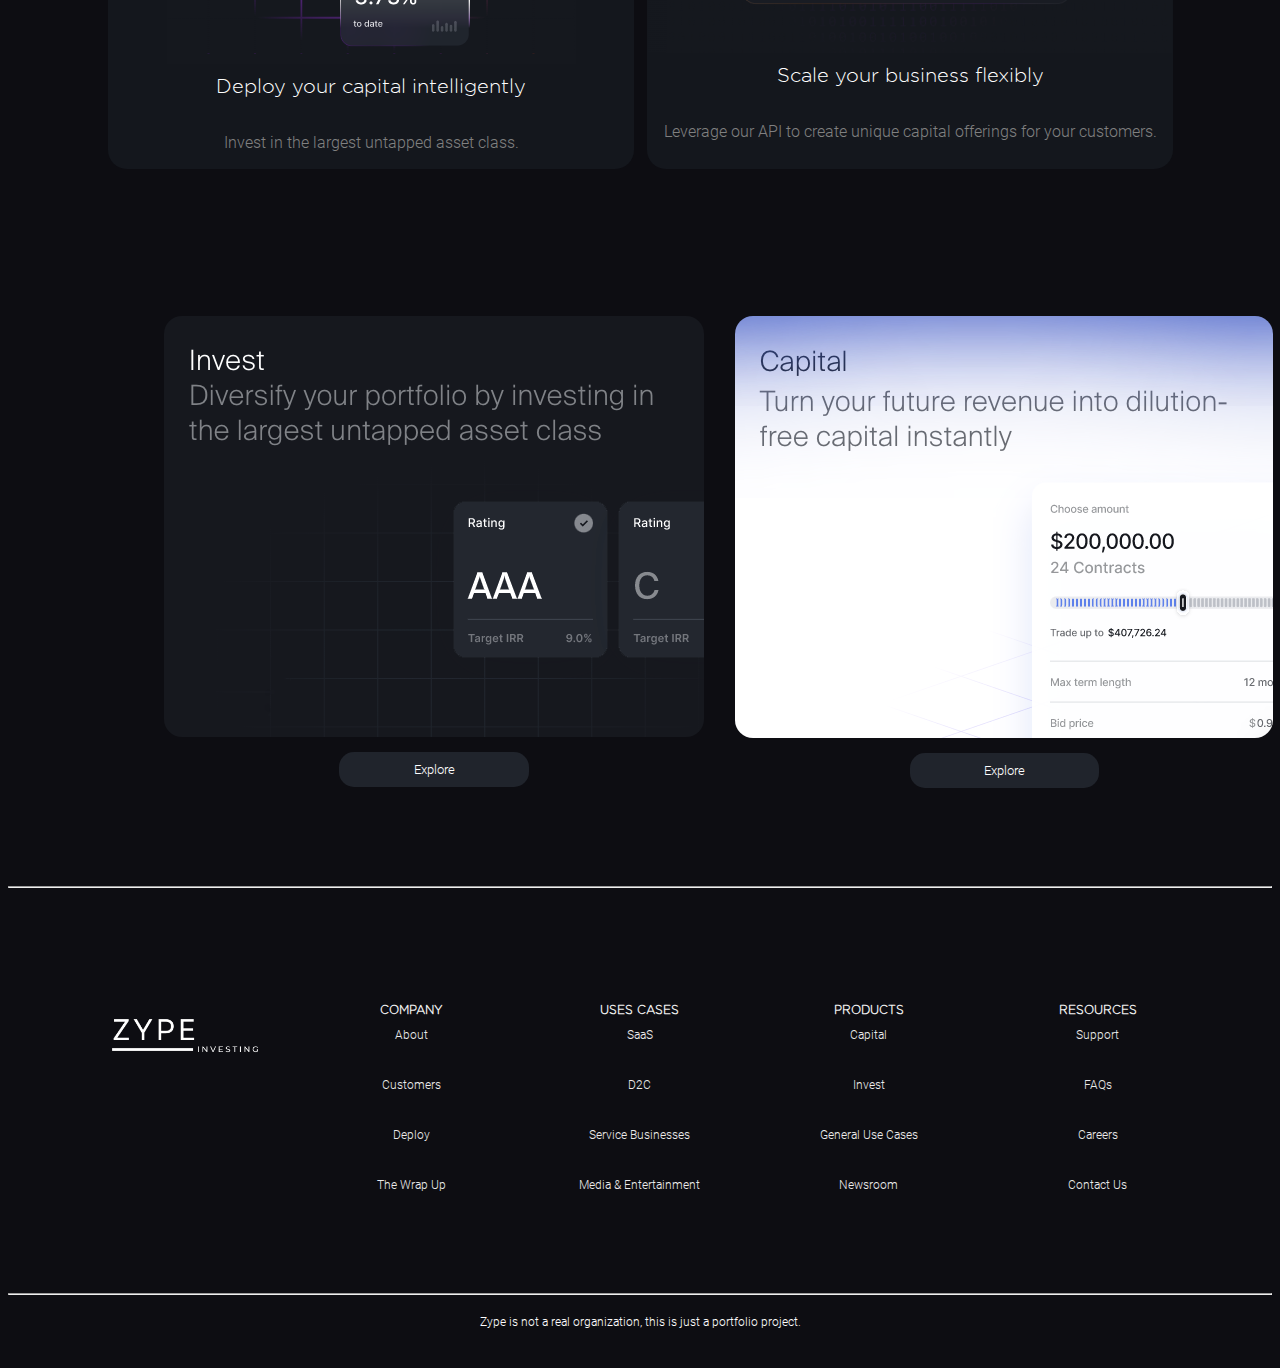
==== commit 40c08d2b: "added the smooth scroll to the website and linked the header links to their sections" ====
--- a/index.html
+++ b/index.html
@@ -10,20 +10,18 @@
     <img id="logo" src="assets/smaller.png" alt="zipe logo">
       <div class="menu">
         <a style="text-decoration:none"  href="#products">Products</a>
-        <a style="text-decoration:none"  href="#solutions">Solutions</a>
-        <a style="text-decoration:none"  href="#resources">Resources</a>
+        <a style="text-decoration:none"  href="#products">Solutions</a>
+        <a style="text-decoration:none"  href="#products">Resources</a>
         <!-- The two buttons below link to the other pages we have created which are the stat now & the login page -->
        <a href="internalpages/login/login.html" > <button class="header-button" type ="button">Login</button></a>
         <a href="internalpages/start-now/start-now.html" ><button class="header-button2" type="button">Start Now</button></a>
       </div>
     </div>
+
+    <!--Javascript code to make the button to scroll back up-->
     <script src="main.js">
       </script>
-      <script language="javascript" type="text/javascript"> 
-        <!-- 
-           window.status = "Thanks for checking out my portfolio. :)"; 
-        // --> 
-        </script>
+     
         <!-- These are the only fonts we're going to be using in the website, to keep it looking clean. -->
 
       <style>
@@ -73,7 +71,7 @@
 
       <!--Scroll up button-->
 
-      <button onclick="topFunction()" id="scrollBtn" title="Go to top">Scroll Up</button>
+      <button onclick="topFunction()" id="myBtn" title="Go to top">&#9650;</button>
 
 
       <!---Video section-->
@@ -110,7 +108,9 @@
   <p>Maggie was a successful entrepreneur, but she was facing a few challenges in his business. She was looking for a way to grow his business and reach new customers. </p>
       <p>That's when she came across our company and decided to give us a try.</p>
     </div>
+    <div class="client-info-buttons">
   <button style="margin-top: 25px;" href="#" class="btn-client-info">Read More</button>
+</div>
 </div>
   <div href= "#." class="grid-item">
     <img id="client-photo" src="assets/John.png">
@@ -121,7 +121,9 @@
     <p>We assisted John in boosting his business by implementing innovative marketing strategies. Our team analyzed his business needs and developed a customized solution to drive growth.</p>
     <p>Thanks to our efforts, John's business saw increased customer engagement and revenue.</p>
   </div>
+  <div class="client-info-buttons">
     <button style ="margin-top: 17px" href="#" class="btn-client-info">Read More</button>
+  </div>
   </div>
   <div href= "#." class="grid-item">
     <img id="client-photo" src="assets/Jack.png">
@@ -135,7 +137,9 @@
     As a result, Jack's business flourished and he was able to focus on his passion for entrepreneurship.
   </p>
   </div>
+  <div class="client-info-buttons">
   <button href="#" class="btn-client-info">Read More</button>
+</div>
   </div>
 </div>
 <br>
@@ -144,6 +148,7 @@
 
 <!--- Products section-->
 
+<section id="products">
 <div class="products">
    <h6 id="product-head">
     <span class="letter-1">P</span>
@@ -196,7 +201,7 @@
   </div>
   <br>
 <br>
-
+</section>
 <!---Promotion sections-->
 
 <div class="diff-backsection">
@@ -258,9 +263,7 @@
   </div>
 </div>
 
-<!-- Here we will be adding our interractive gallery -->
-
-<!-- TO-DO: fix the issue with the thumbnails and also make better images. -->
+
 
 <!-- The footer -->
 
--- a/styles.css
+++ b/styles.css
@@ -6,6 +6,7 @@
 }
 html{
     background:  var(--background);
+    scroll-behavior: smooth;
   }
 
   h1,h2,h3,h4,h5,h6{
@@ -153,9 +154,8 @@
     border-radius: 30px;
     height: 30px;
     width: 180px;
-    position: relative;
     border: 0px;
-    
+    margin-top: 30px;
     cursor: pointer;
   }
   .btn-client-info:hover{
@@ -470,26 +470,25 @@
   background-color: var(--dark) ;
   transform: scale(1.05);
 }
-#scrollBtn {
-  display: none; 
-  position: fixed; 
-  bottom: 20px; 
-  right: 30px; 
-  z-index: 99; 
-  border: none; 
-  outline: none; 
-  background-color: var(--light);
-  color: white;
-  cursor: pointer;
-  width: 120px;
-  height: 30px;
-  border-radius: 20px; 
-  font-size: 13px; 
-}
-
-#scrollBtn:hover {
-  background-color: var(--dark);
-  transform: scale(1.05); 
+#myBtn {
+  display: none;
+  position: fixed;
+  bottom: 20px;
+  right: 30px;
+  z-index: 99;
+  font-size: 18px;
+  border: solid 1px var(--dark);
+  outline: none;
+  background-color: var(--light);
+  color: white;
+  cursor: pointer;
+  padding: 15px;
+  border-radius: 10px;
+}
+
+#myBtn:hover {
+  background-color: transparent;
+  border: 1.5px solid var(--light);
 }
 #product-head{
   color: rgb(192, 192, 192);
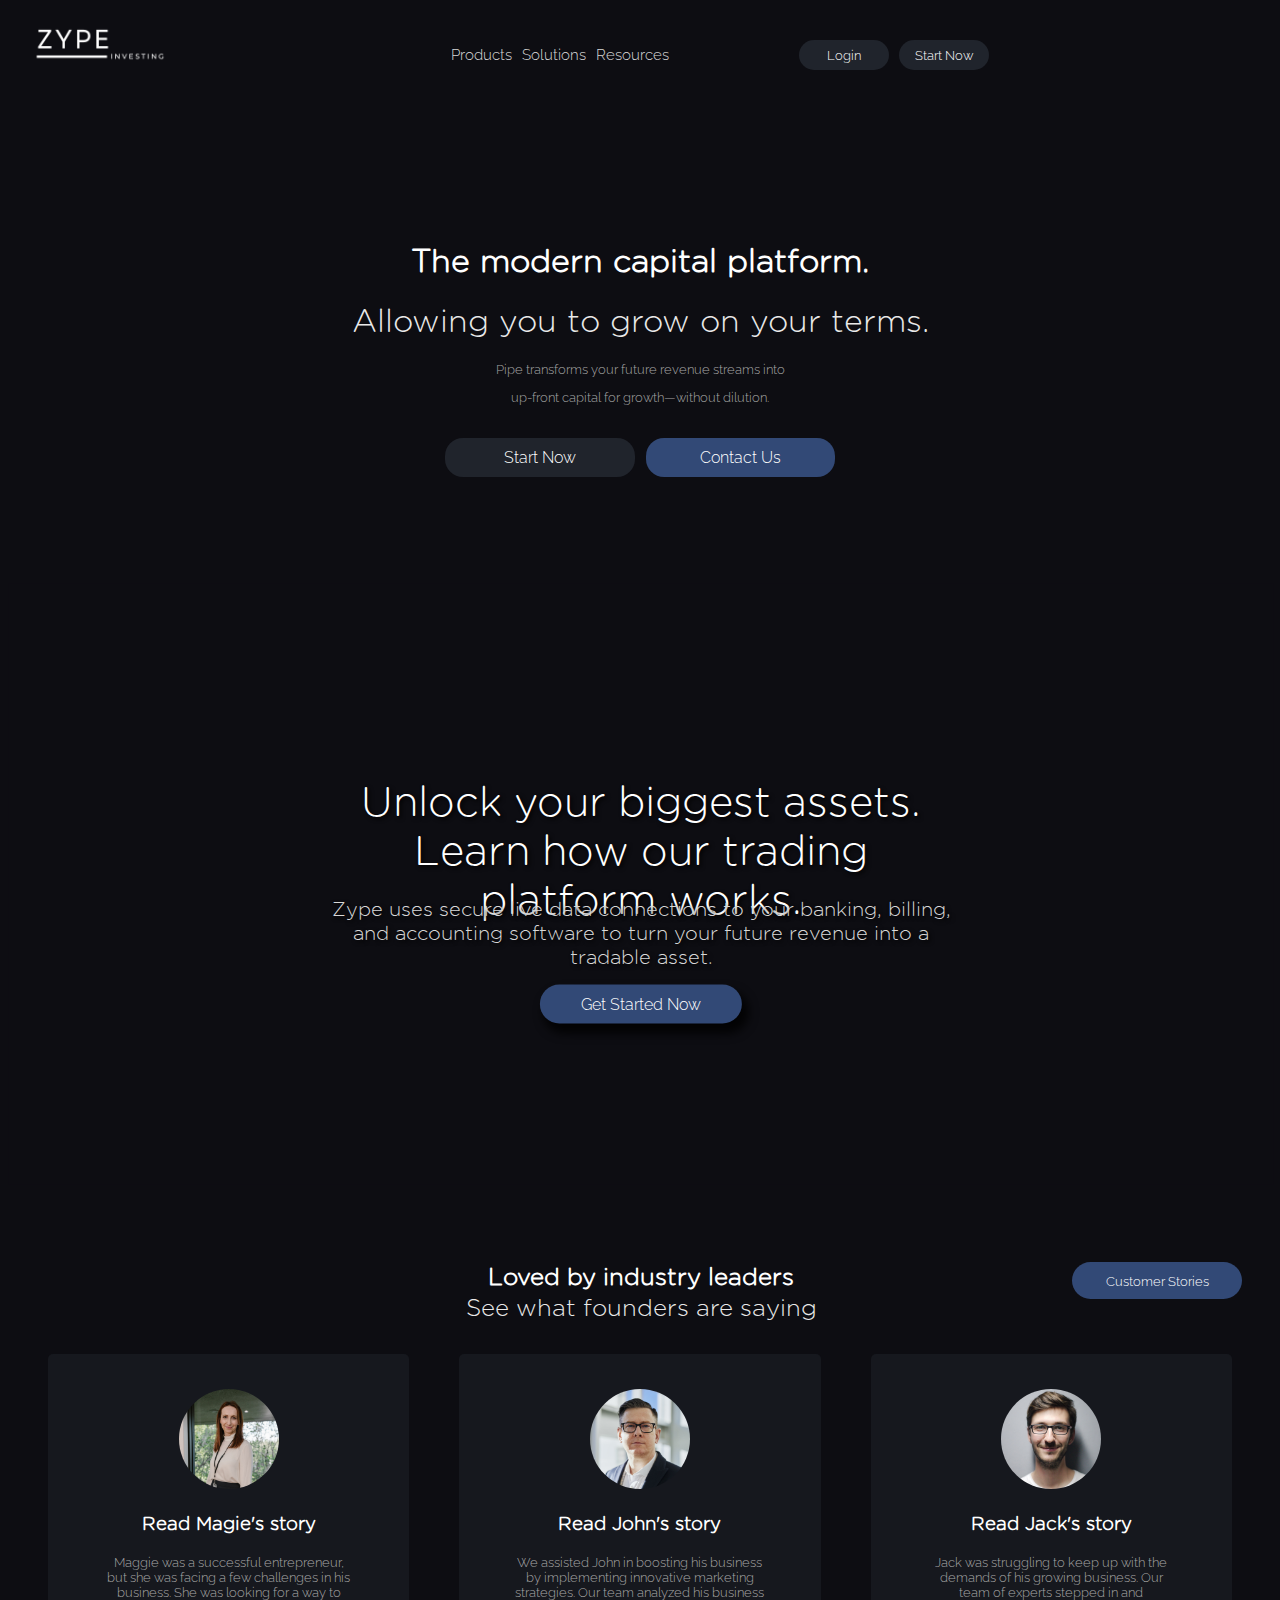
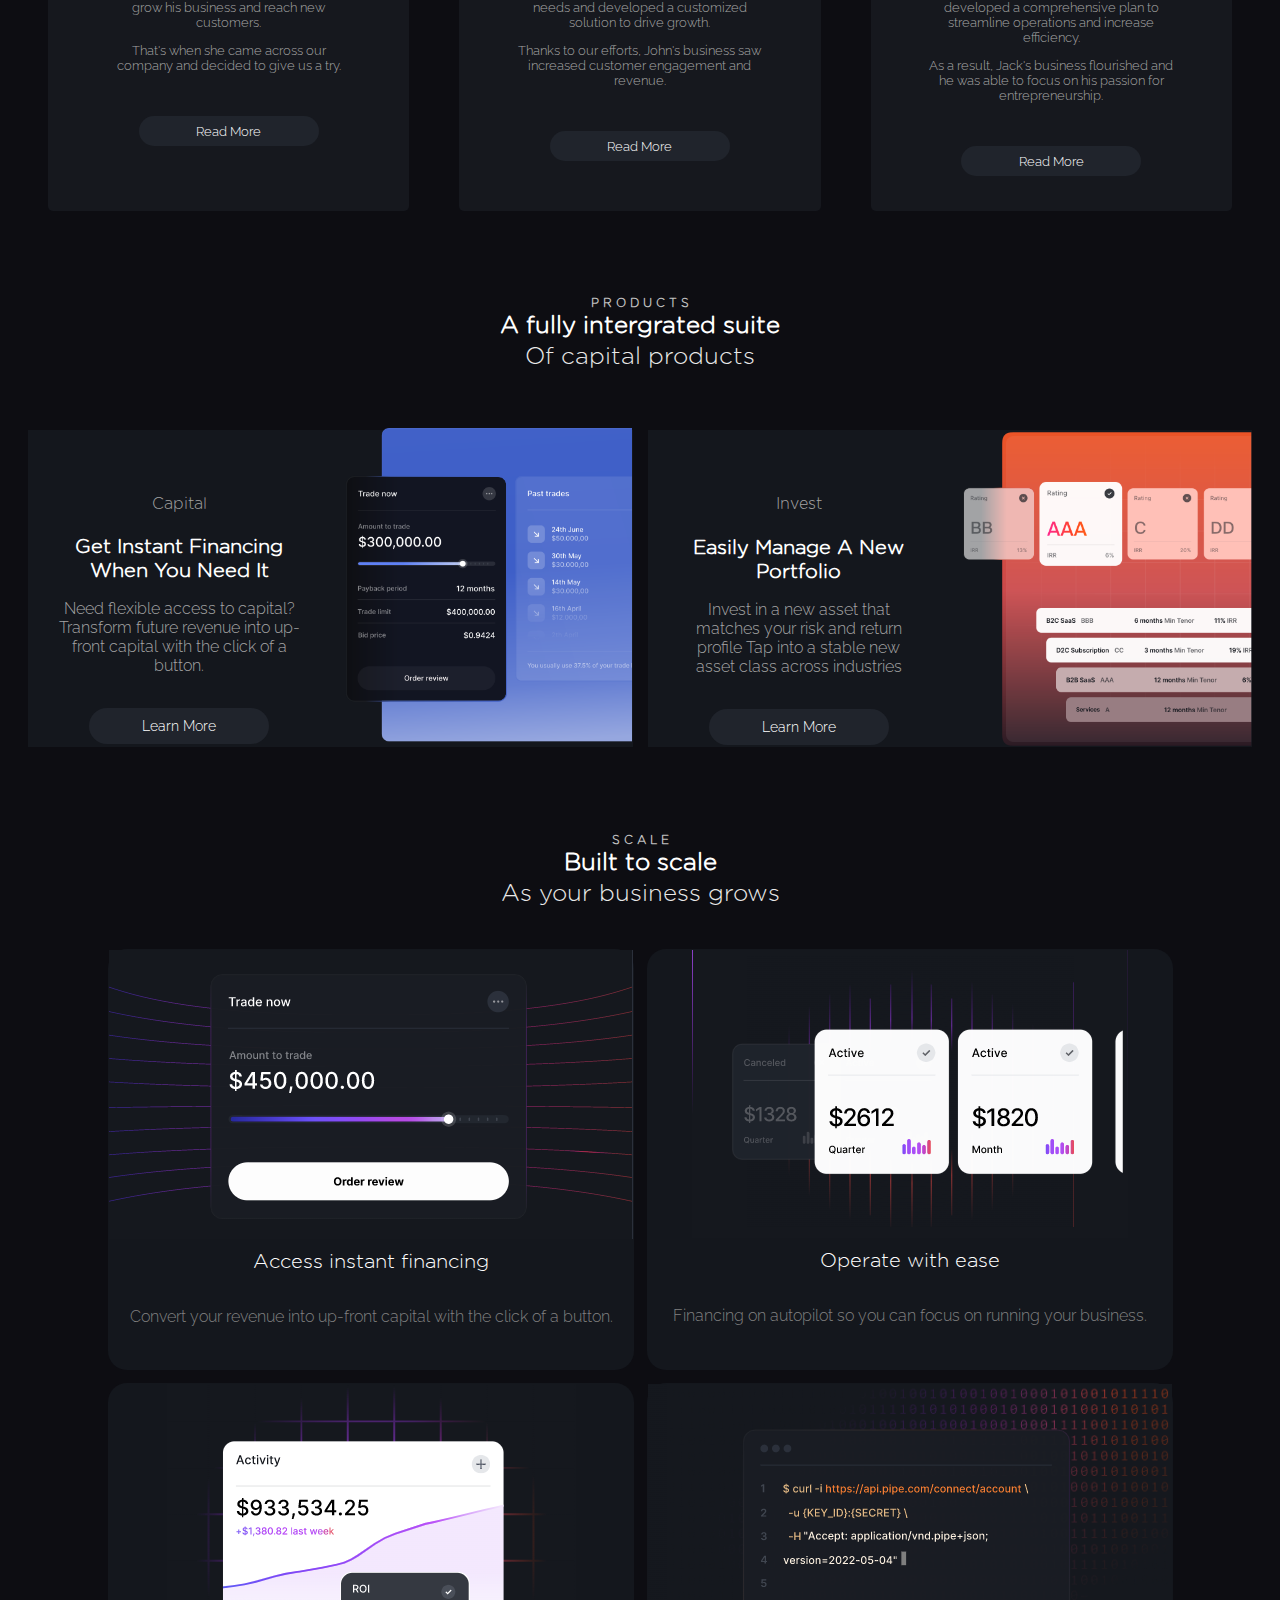
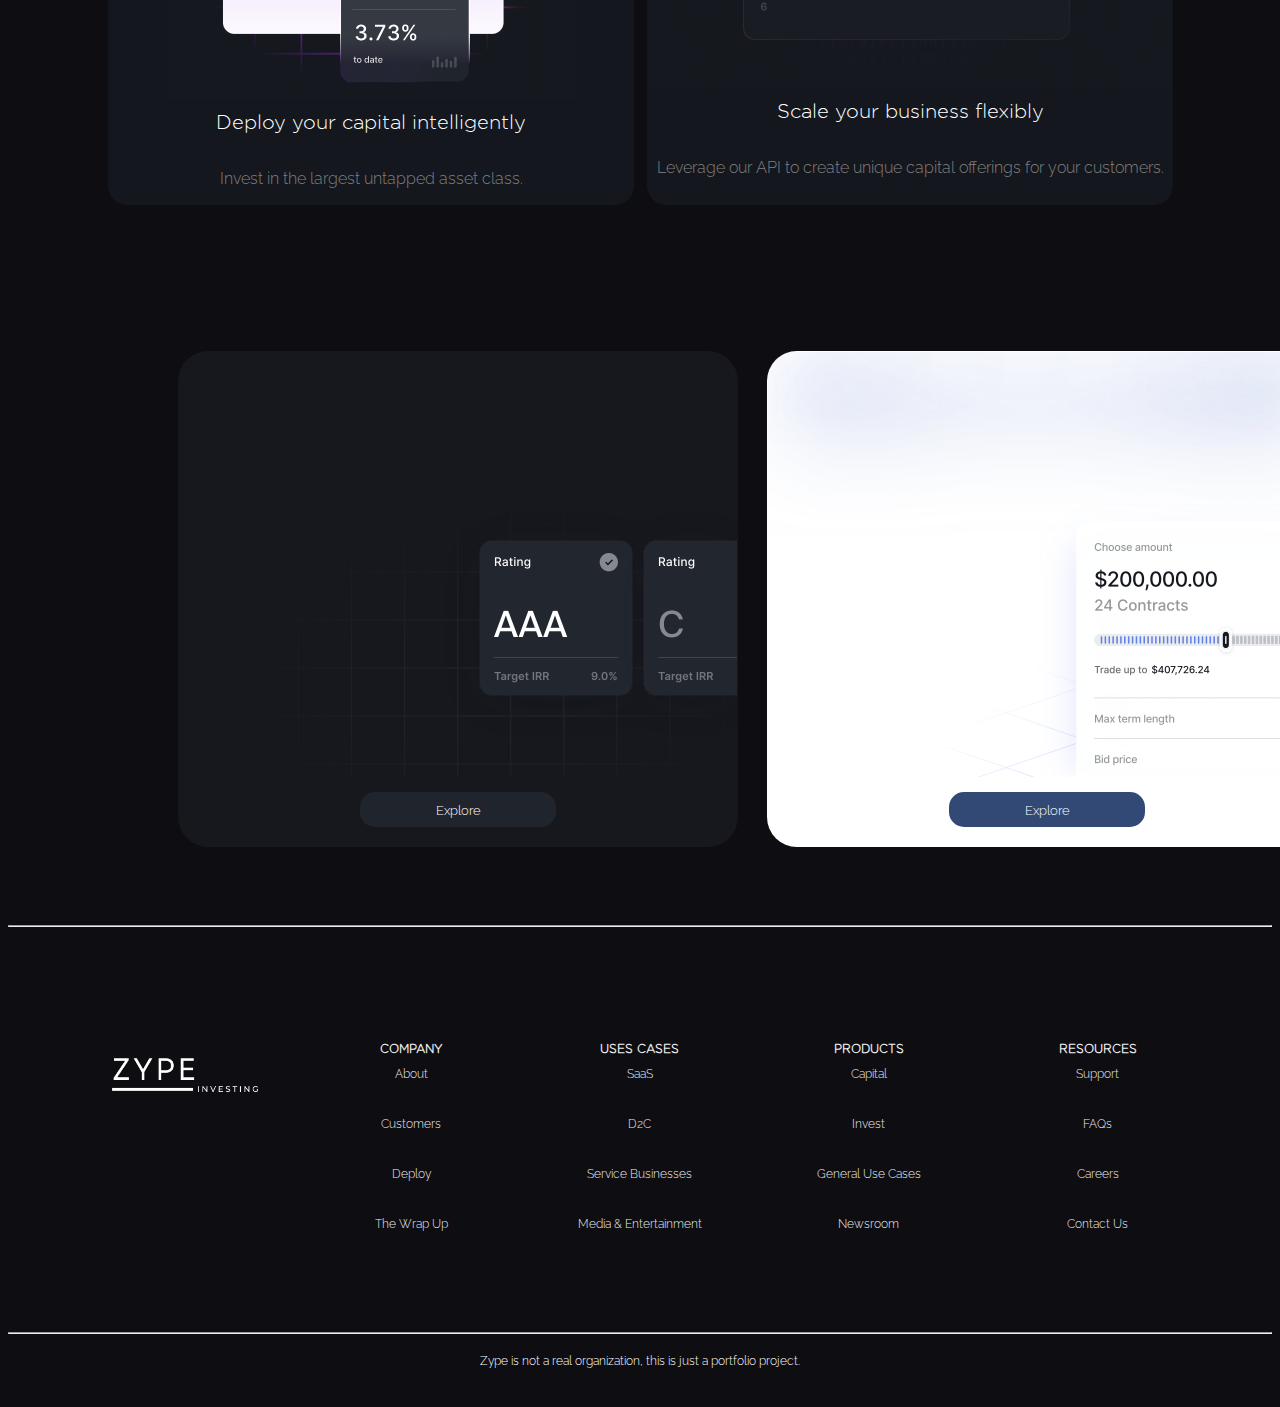
==== commit 1ca8ccb8: "made the buttons blend with the background in the last section of the homepage" ====
--- a/index.html
+++ b/index.html
@@ -32,9 +32,7 @@
         } 
         @font-face {
           font-family: 'F2';
-          src: url('/Fonts/Roboto/Roboto-Light.ttf') format('opentype'),
-               url('/Fonts/Roboto/Roboto-Thin.ttf') format('truetype');
-        } 
+          src: url('/Fonts/Raleway/static/Raleway-Light.ttf') format('truetype')        } 
       
       </style>
   </head>
@@ -92,7 +90,7 @@
 
 
         <div class="third-section">
-           <button id="customer-stories" href="#customer-stories">Customer Stories</button>
+         <a href="#" ><button id="customer-stories">Customer Stories</button></a> 
            <div class="product-headers">
           <h2 id="header"> Loved by industry leaders </h2>
           <h2 id="subheader" style="font-weight: lighter">See what founders are saying</h2>
@@ -109,7 +107,7 @@
       <p>That's when she came across our company and decided to give us a try.</p>
     </div>
     <div class="client-info-buttons">
-  <button style="margin-top: 25px;" href="#" class="btn-client-info">Read More</button>
+  <a href="#" ><button href="#" class="btn-client-info">Read More</button></a>
 </div>
 </div>
   <div href= "#." class="grid-item">
@@ -122,7 +120,7 @@
     <p>Thanks to our efforts, John's business saw increased customer engagement and revenue.</p>
   </div>
   <div class="client-info-buttons">
-    <button style ="margin-top: 17px" href="#" class="btn-client-info">Read More</button>
+    <a href="#" > <button class="btn-client-info">Read More</button></a>
   </div>
   </div>
   <div href= "#." class="grid-item">
@@ -138,7 +136,7 @@
   </p>
   </div>
   <div class="client-info-buttons">
-  <button href="#" class="btn-client-info">Read More</button>
+ <a href="#" ><button  class="btn-client-info">Read More</button></a>
 </div>
   </div>
 </div>
@@ -177,7 +175,7 @@
           <h1 id="block-title">Get Instant Financing When You Need It</h1>
           <p>Need flexible access to capital?
             Transform future revenue into up-front capital with the click of a button.</p>
-            <button href="#" class="block-button">Learn More</button>
+          <a href="#"><button class="block-button">Learn More</button></a>
         </div>
         <div class="inner-block">
           <img src="assets/slide1.png" id="block-image" alt="Capital">
@@ -191,7 +189,7 @@
           <h1 id="block-title">Easily Manage A New Portfolio</h1>
           <p>Invest in a new asset that matches your risk and return profile
 Tap into  a stable new asset class across industries</p>
-<button href="#" class="block-button">Learn More</button>
+<a href="#"><button class="block-button">Learn More</button></a>
         </div>
         <div class="inner-block">
           <img src="assets/slide2.png" alt="Invest" id="block-image">
@@ -254,12 +252,12 @@
 
 <div class="grid-container3">
   <div class="grid-item3">
-    <img id ="imgrep" src="assets/invest2.png" alt="invest">
-    <button type="button" id="explore-button" href="#">Explore</button>
+    <img id ="imgrep" src="assets/Invest-Image.png" alt="invest">
+    <a href="#"><button type="button" id="explore-button" href="#">Explore</button></a>
   </div>
   <div class="grid-item4"> 
-    <img id="imgrep" src="assets/capital2.png" alt="Capital">
-    <button type="button" id="explore-button" href="#">Explore</button>
+    <img id="imgrep" src="assets/capital-image.png" alt="Capital">
+    <a href="#"><button type="button" id="explore-capital-button">Explore</button></a> 
   </div>
 </div>
 
--- a/styles.css
+++ b/styles.css
@@ -12,7 +12,7 @@
   h1,h2,h3,h4,h5,h6{
     font-family: 'F1',sans-serif;
   }
-  p,a,button{
+  p,a,button, label, input{
     font-family: 'F2', sans-serif;
   }
   #logo{
@@ -163,7 +163,7 @@
     color: #ffffff;
     transform: scale(1.05);
   }
- 
+
   .product-headers{
     font-family: 'F1';
     margin-left: 200px;
@@ -250,17 +250,17 @@
 .grid-item3 {
   text-align: center;
   font-size: 30px;
-  background-color: transparent;
+  background-color: #16181E;
   border: transparent 0.5px;
-  border-radius: 19px;
-  margin-left: 85px;}
+  border-radius: 30px;
+  margin-left: 100px;}
 .grid-item4 {
-  background-color: transparent;
+  background-color: #ffffff;
   text-align: center;
-  border: transparent 0.5px;
-  border-radius: 19px;
+  border-radius: 30px;
   font-size: 30px;
-  margin-right: 85px;
+  margin-right: 100px;
+  padding: 0;
 }
 #explore-button{
   background-color: var(--dark);
@@ -278,10 +278,28 @@
   color: white;
   transform: scale(1.05);
 }
+#explore-capital-button
+{
+  background-color: var(--light);
+  color: white;
+  align-content: left;
+  border: 0px transparent;
+  border-radius: 15px;
+  width: 35% ;
+  cursor: pointer;
+  margin-bottom:20px;
+  height: 35px;
+}
+#explore-capital-button:hover
+{
+  background-color: var(--dark);
+  color: white;
+  transform: scale(1.05);
+}
 #imgrep{
   width:fill;
   border: transparent 0.5px solid;
-  border-radius: 19px;
+  border-radius: 25px;
 }
 .grid-containerj {
   display: grid;
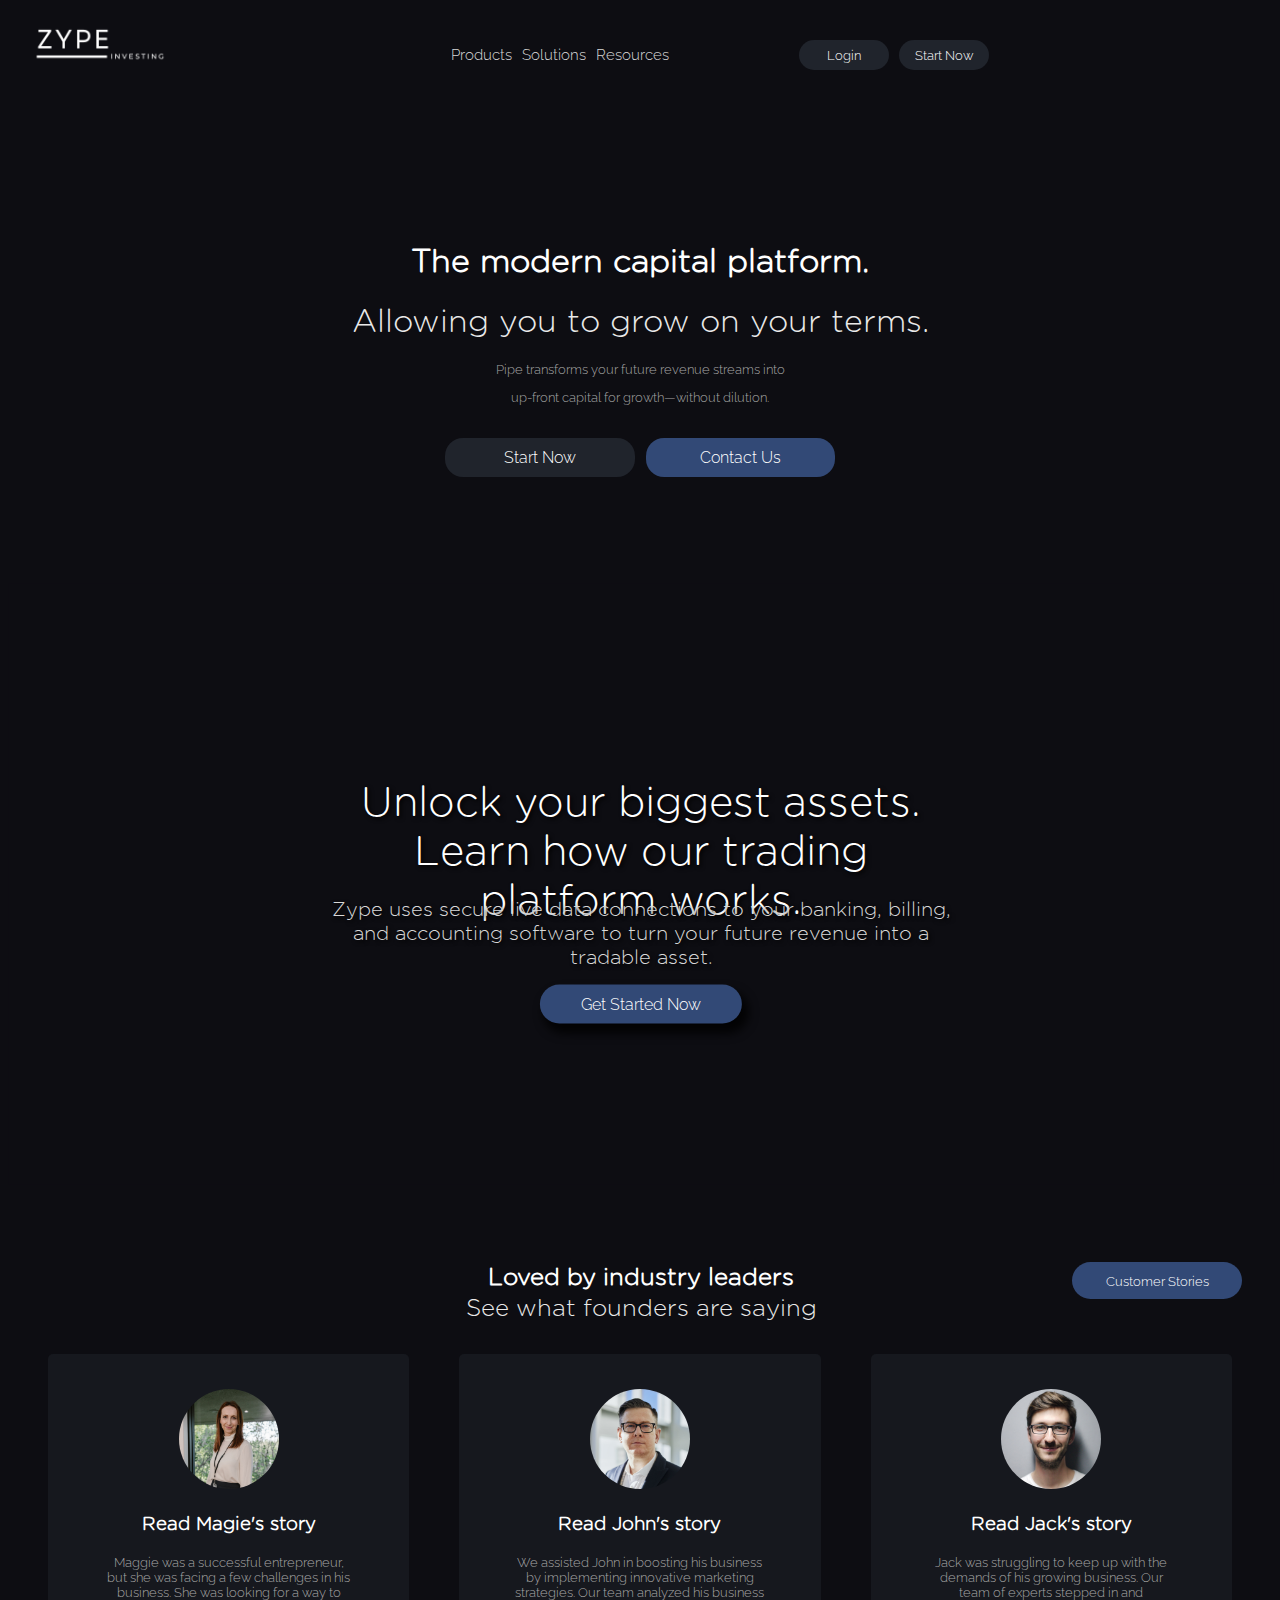
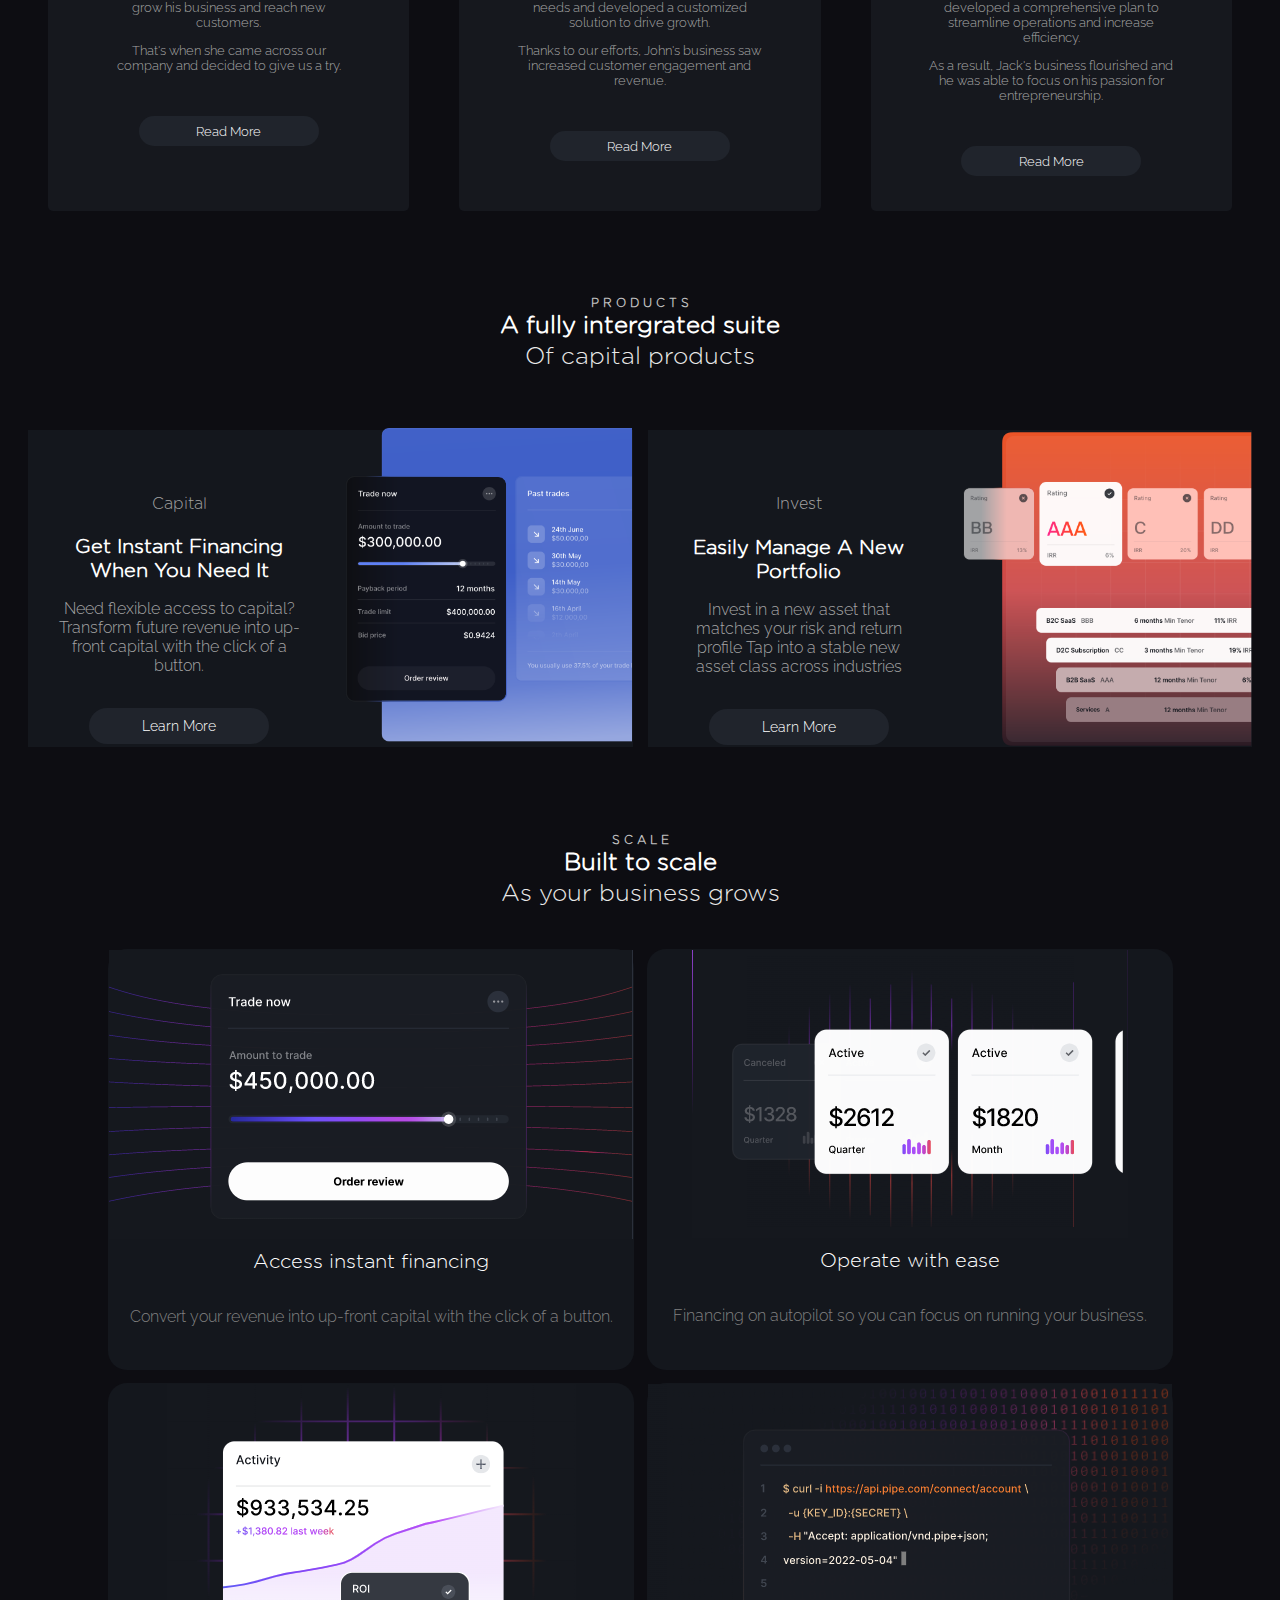
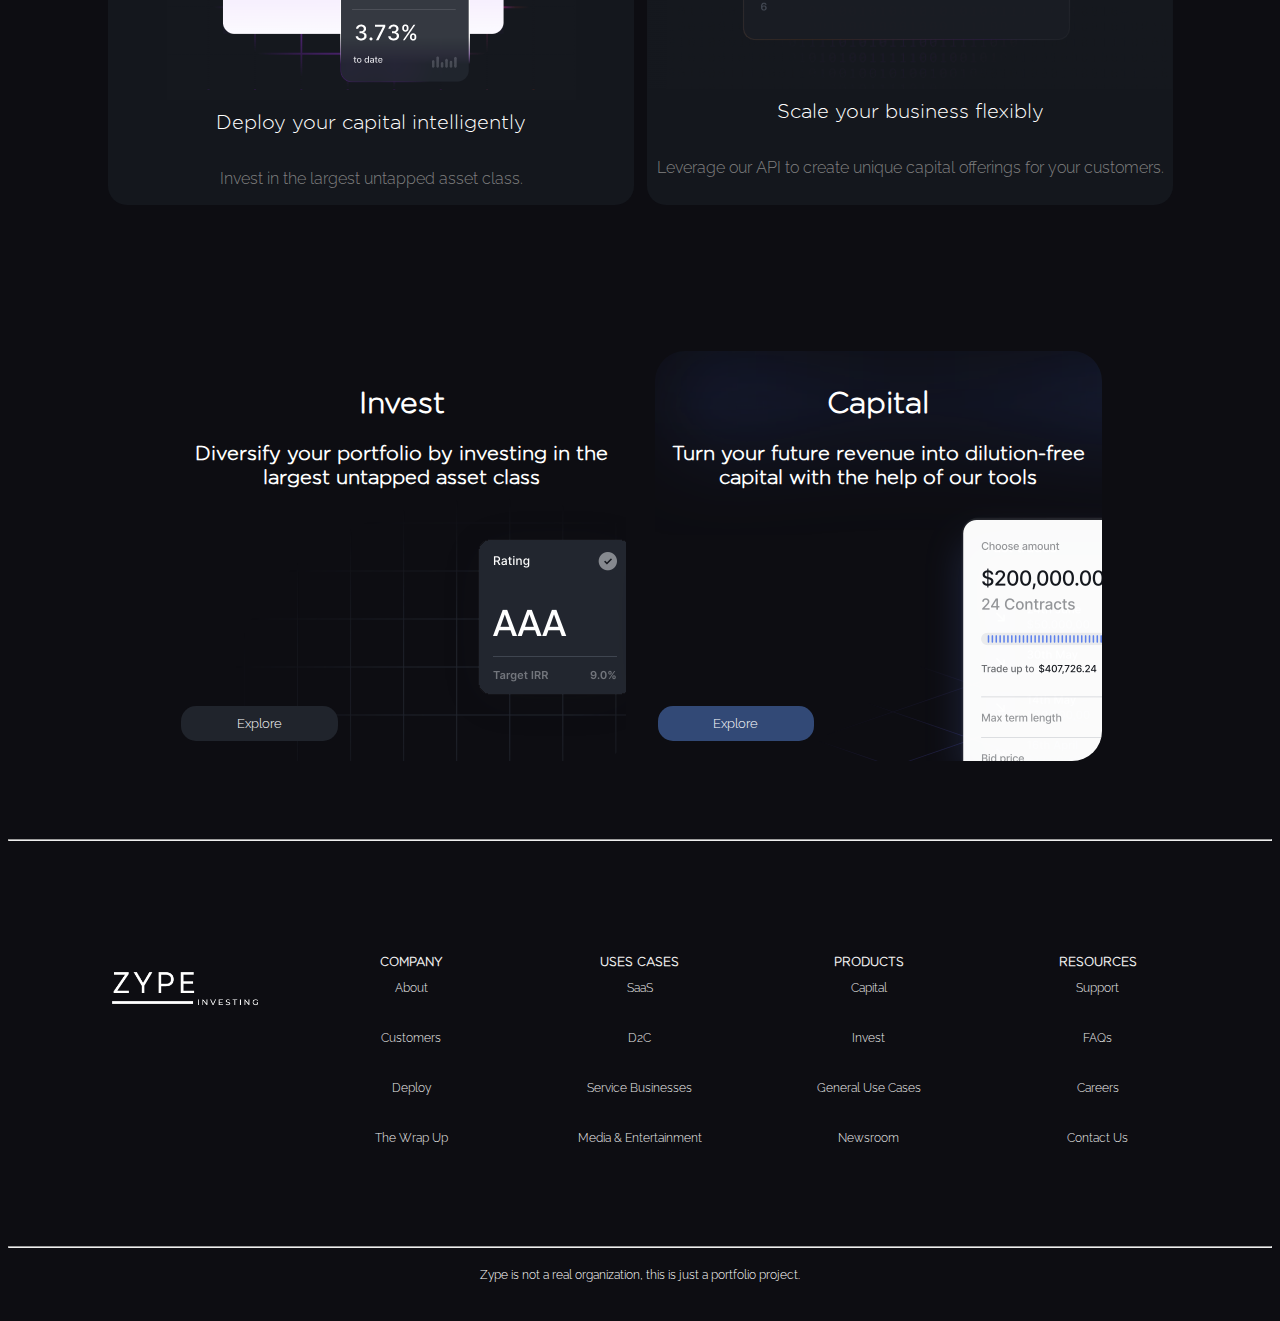
==== commit cec4e48d: "changed the fonts, and fixed the last section's inconsistency with the color" ====
--- a/index.html
+++ b/index.html
@@ -252,12 +252,19 @@
 
 <div class="grid-container3">
   <div class="grid-item3">
-    <img id ="imgrep" src="assets/Invest-Image.png" alt="invest">
+    <h1 class="invest-header">Invest</h1>
+    <h3 class="invest-subheader">Diversify your portfolio by investing in the largest untapped asset class</h3>
+    <div class="button-container-last-section">
     <a href="#"><button type="button" id="explore-button" href="#">Explore</button></a>
   </div>
+  </div>
+
   <div class="grid-item4"> 
-    <img id="imgrep" src="assets/capital-image.png" alt="Capital">
+    <h1 class="capital-header">Capital</h1>
+    <h3 class="capital-subheader">Turn your future revenue into dilution-free capital with the help of our tools</h3>
+    <div class="button-container-last-section">
     <a href="#"><button type="button" id="explore-capital-button">Explore</button></a> 
+  </div>
   </div>
 </div>
 
--- a/styles.css
+++ b/styles.css
@@ -250,12 +250,12 @@
 .grid-item3 {
   text-align: center;
   font-size: 30px;
-  background-color: #16181E;
+  background-image: url(/assets/Invest-Image.png);
   border: transparent 0.5px;
   border-radius: 30px;
   margin-left: 100px;}
 .grid-item4 {
-  background-color: #ffffff;
+  background-image: url(/assets/capital-image.png);
   text-align: center;
   border-radius: 30px;
   font-size: 30px;
@@ -296,11 +296,41 @@
   color: white;
   transform: scale(1.05);
 }
-#imgrep{
-  width:fill;
-  border: transparent 0.5px solid;
-  border-radius: 25px;
-}
+.invest-header
+{
+  color: white;
+  font-size: 30px;
+  padding-top: 15px;
+}
+
+.capital-header
+{
+  color: white;
+  font-size: 30px;
+  padding-top: 15px;
+}
+.invest-subheader
+{
+  color: white;
+  font-size: 20px;
+  padding-bottom: 190px;
+}
+.capital-subheader
+{
+  color: white;
+  font-size: 20px;
+  padding-bottom: 190px;
+}
+.button-container-last-section
+{
+  text-align: left;
+}
+
+
+
+
+
+/* footer CSS */
 .grid-containerj {
   display: grid;
   grid-template-columns: repeat(5, 1fr);
